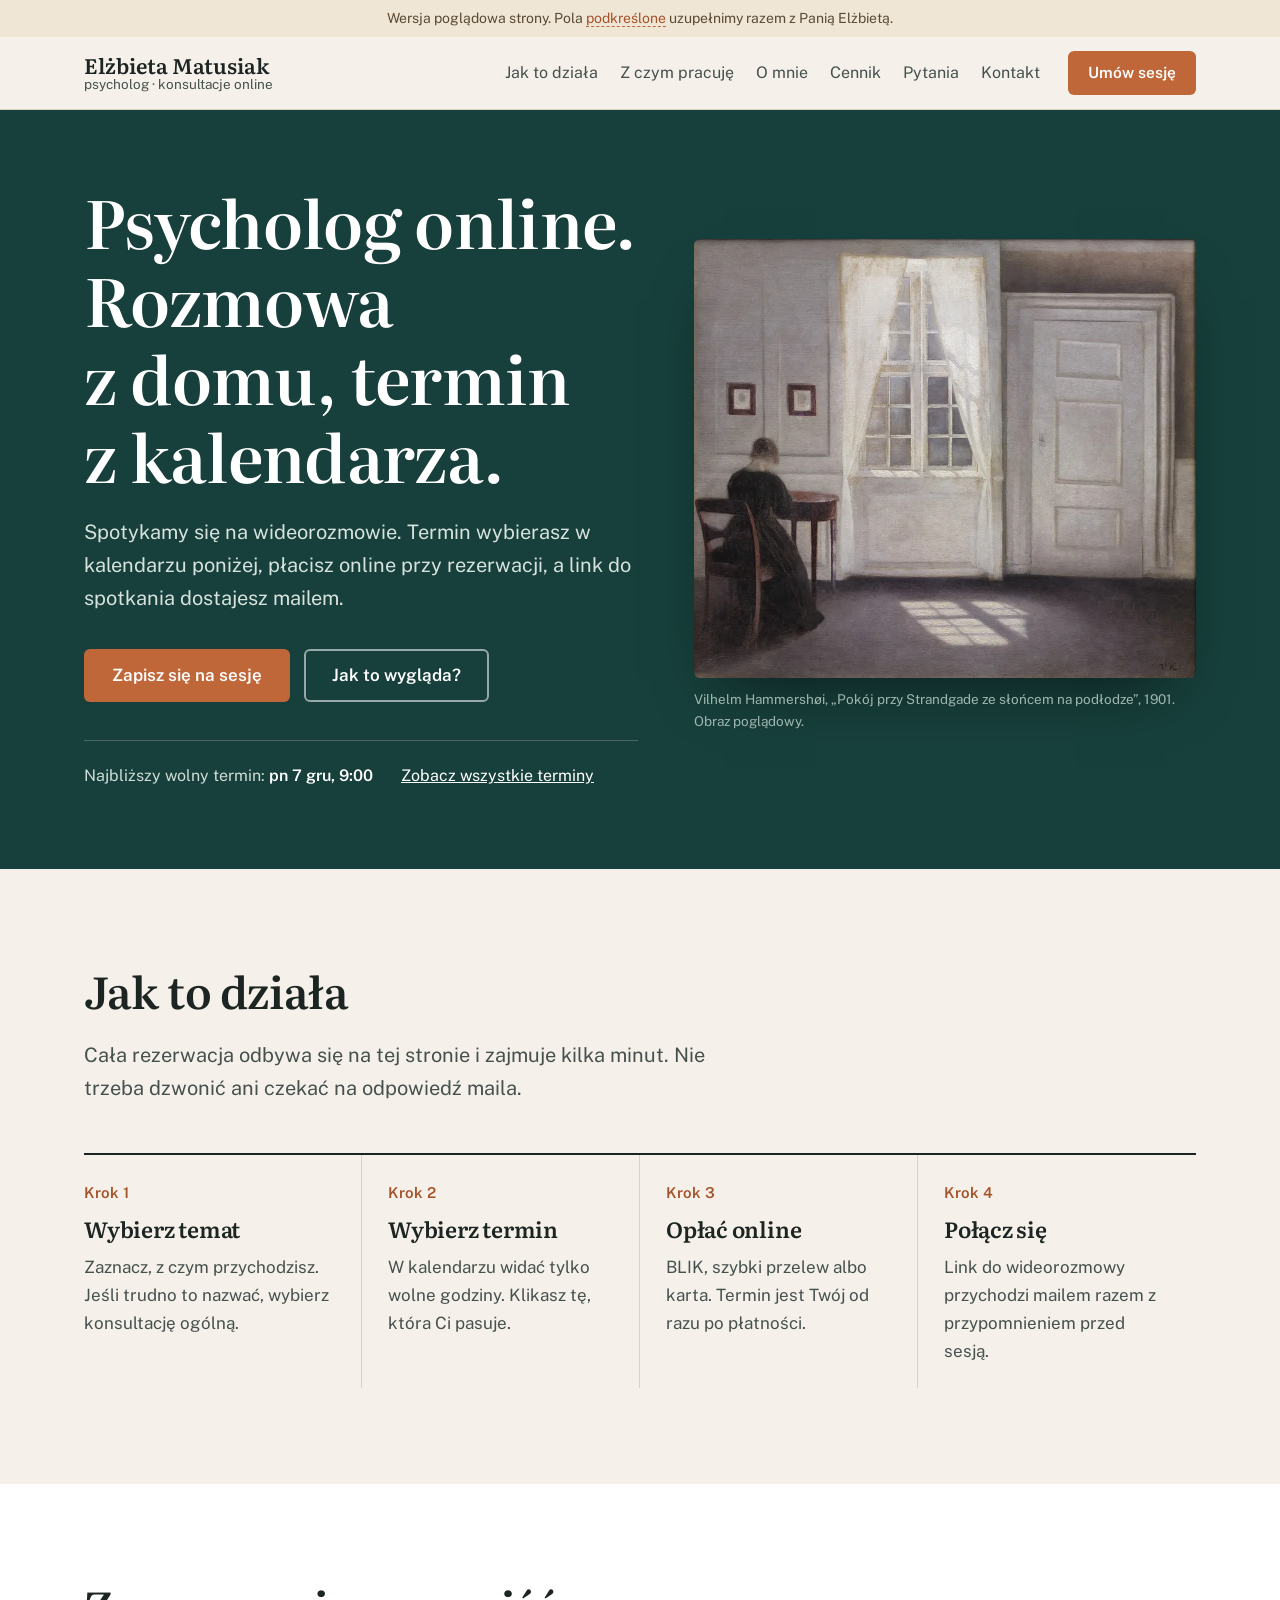
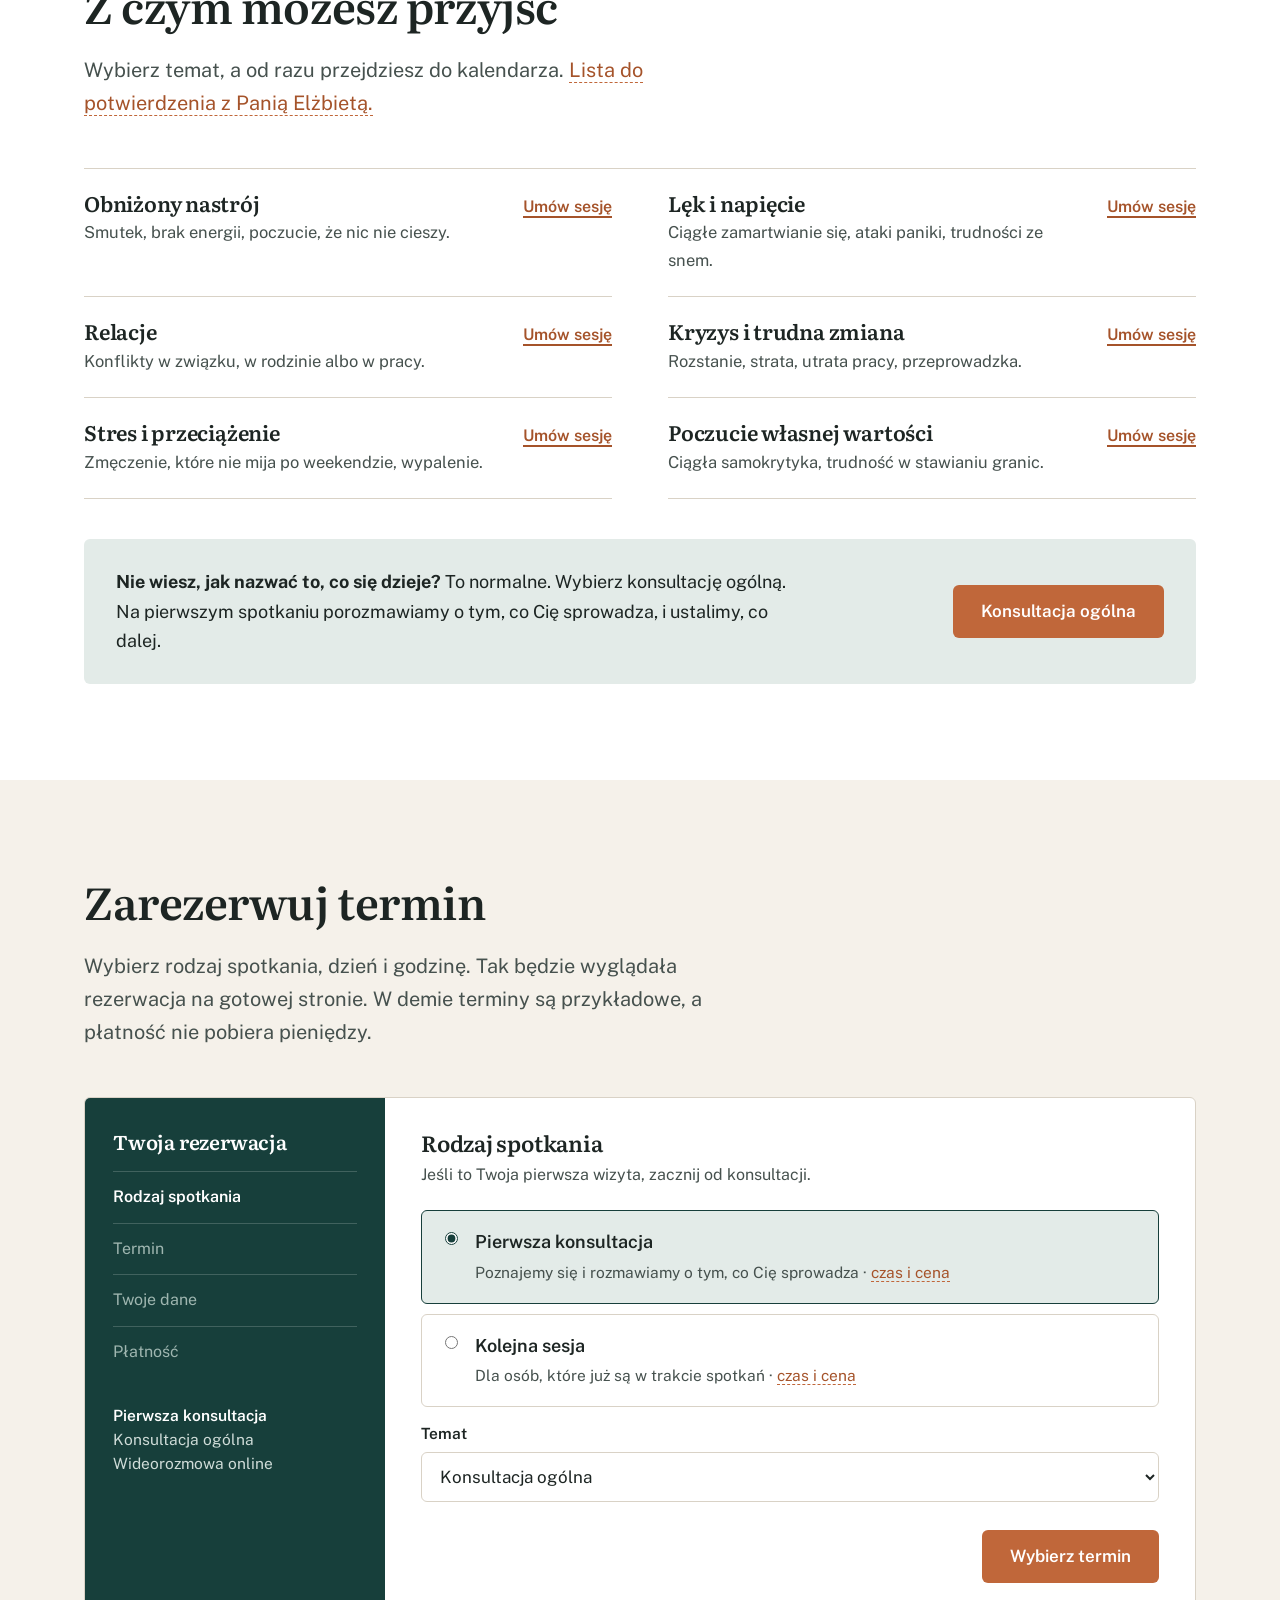
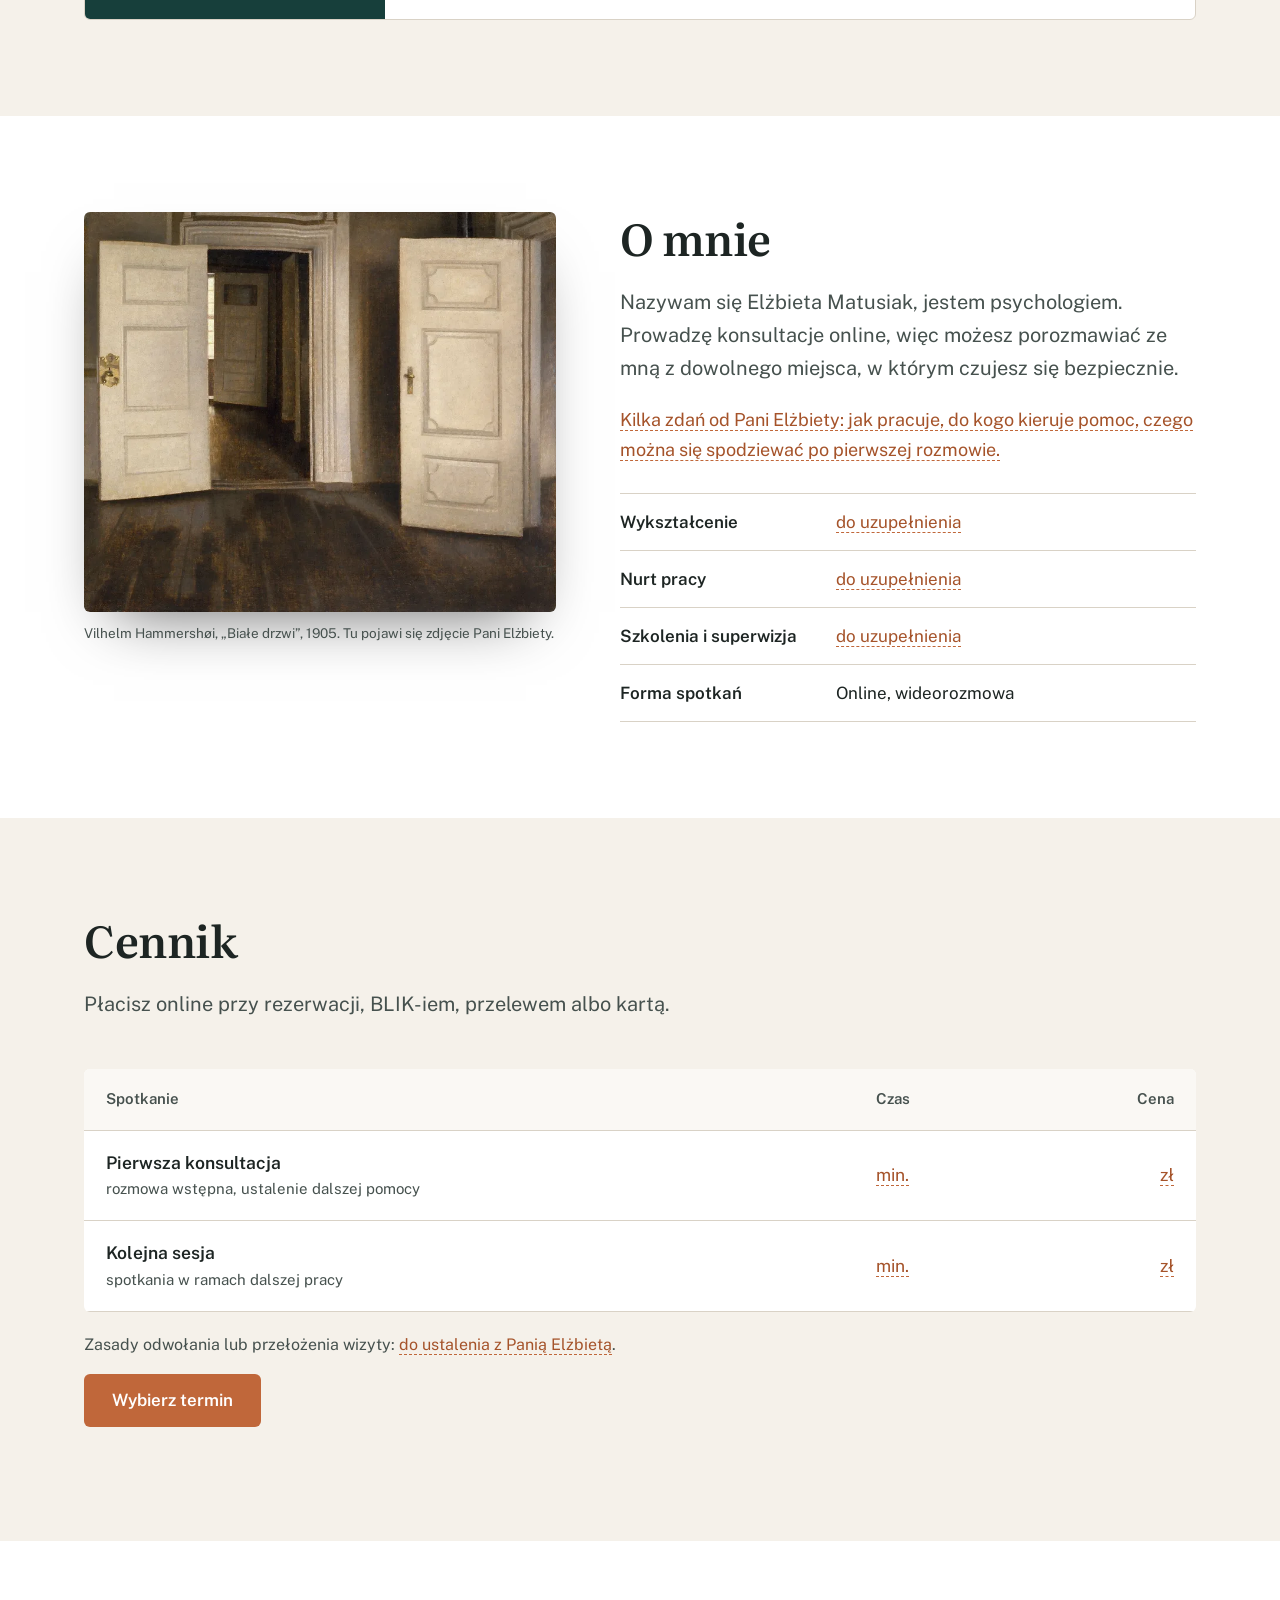
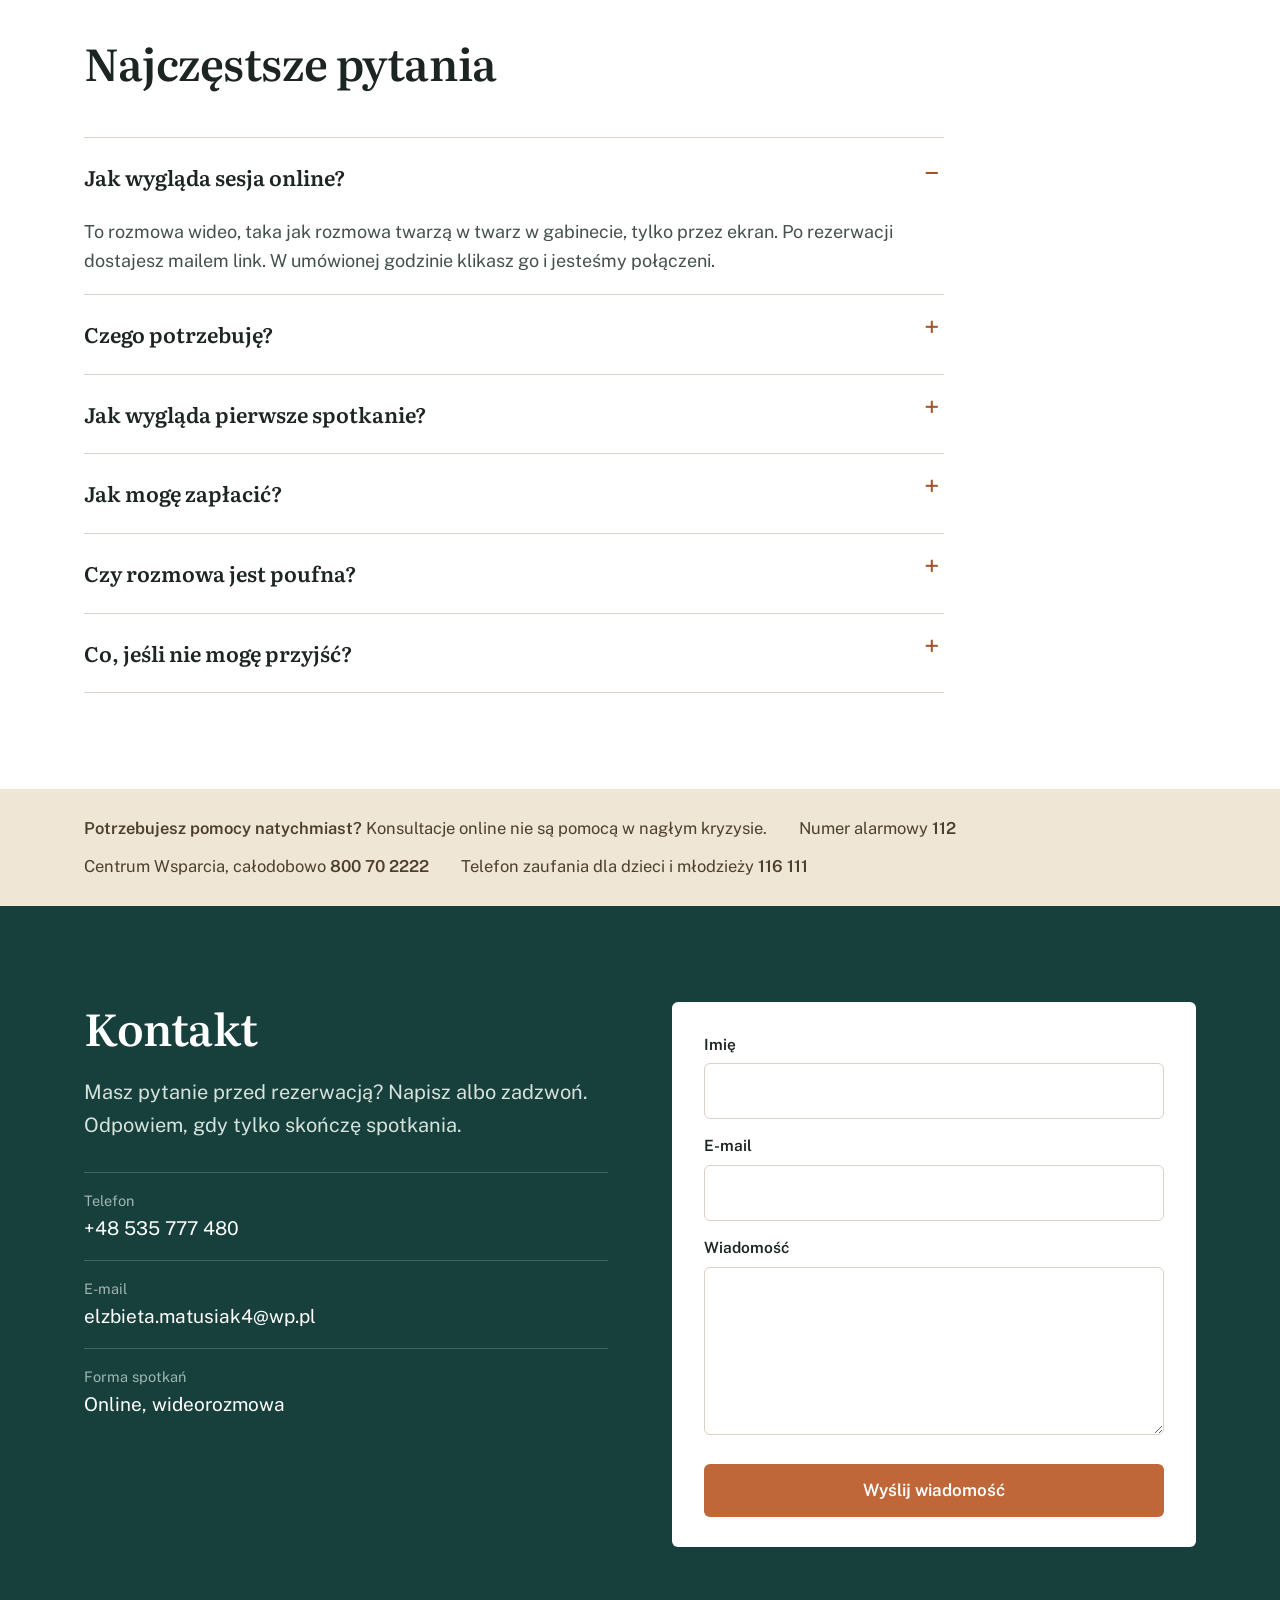
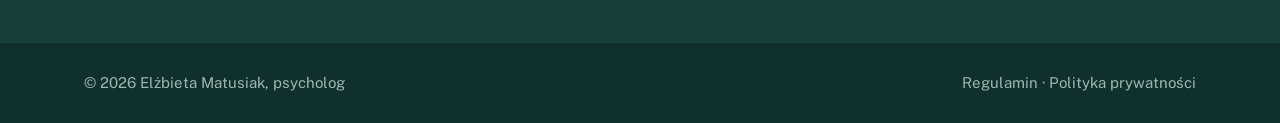
==== index.html @ d3e41eb0 "Demo Elżbieta Matusiak – psycholog online v1 Co-Authored-By: Claude Opus 5.5 <noreply@anthropic.com>" ====
<!doctype html>
<html lang="pl">
<head>
<meta charset="utf-8">
<meta name="viewport" content="width=device-width, initial-scale=1">
<title>Elżbieta Matusiak – psycholog online | umów konsultację</title>
<meta name="description" content="Konsultacje psychologiczne online. Wybierz termin w kalendarzu, zapłać BLIK-iem lub przelewem i połącz się z domu. Elżbieta Matusiak, psycholog.">
<link rel="icon" href="favicon.svg" type="image/svg+xml">
<link rel="preconnect" href="https://fonts.googleapis.com"><link rel="preconnect" href="https://fonts.gstatic.com" crossorigin>
<link href="https://fonts.googleapis.com/css2?family=Literata:opsz,wght@7..72,500;7..72,600&family=Public+Sans:wght@400;600&display=swap" rel="stylesheet">
<link rel="stylesheet" href="assets/styles.css">
<script>(function(){try{if(String(location.protocol).indexOf('http')!==0)return;try{if(/[?&#]team=1/.test(location.search+location.hash)){localStorage.setItem('nb_team','1');}}catch(e){}try{if(localStorage.getItem('nb_team')==='1')return;}catch(e){}if((document.referrer||'').indexOf('crm-newbeginning')>-1)return;try{if(navigator.webdriver)return;}catch(e){}try{if(/^https?:\/\/(kris20032|impulseo-pl)\.github\.io\/?$/i.test(document.referrer||''))return;}catch(e){}if(sessionStorage.getItem('_dv'))return;sessionStorage.setItem('_dv','1');var seg=(location.pathname.split('/').filter(Boolean)[0])||'';var base=location.origin+(seg?('/'+seg):'');var ua='';try{ua=(navigator.userAgent||'').slice(0,300);}catch(e){}var EP='https://zngfubfinbojfgaxdrbf.supabase.co/rest/v1/demo_views';var KEY='sb_publishable_MWwoyGlSCWnJ4awtOPF0ow_ZVS0Y8qK';function send(g){try{fetch(EP,{method:'POST',keepalive:true,headers:{'Content-Type':'application/json','apikey':KEY,'Authorization':'Bearer '+KEY,'Prefer':'return=minimal'},body:JSON.stringify({demo_url:base,page:location.pathname,referrer:(document.referrer||null),user_agent:(ua||null),ip:(g&&g.ip)||null,country:(g&&g.cc)||null,city:(g&&g.city)||null})}).catch(function(){});}catch(e){}}var done=false;function once(g){if(done)return;done=true;send(g);}try{var t=setTimeout(function(){once(null);},1500);fetch('https://ipwho.is/?fields=ip,success,country_code,city',{cache:'no-store'}).then(function(r){return r.json();}).then(function(d){clearTimeout(t);once(d&&d.success!==false?{ip:d.ip,cc:d.country_code,city:d.city}:null);}).catch(function(){clearTimeout(t);once(null);});}catch(e){once(null);}}catch(e){}})();
</script>
<script type="application/ld+json">{"@context":"https://schema.org","@type":"Psychologist","name":"Elżbieta Matusiak – psycholog","telephone":"+48 535 777 480","email":"elzbieta.matusiak4@wp.pl","url":"https://impulseo-pl.github.io/elzbieta-matusiak-psycholog/","availableService":{"@type":"MedicalTherapy","name":"Konsultacja psychologiczna online"}}</script>
</head>
<body>
<div class="demo-bar">Wersja poglądowa strony. Pola <em class="uz">podkreślone</em> uzupełnimy razem z Panią Elżbietą.</div>
<header class="top">
  <div class="wrap top-in">
    <a class="logo" href="#"><b>Elżbieta Matusiak</b><small>psycholog · konsultacje online</small></a>
    <nav class="menu" aria-label="Główne">
      <a href="#jak">Jak to działa</a><a href="#tematy">Z czym pracuję</a><a href="#o-mnie">O mnie</a><a href="#cennik">Cennik</a><a href="#pytania">Pytania</a><a href="#kontakt">Kontakt</a>
    </nav>
    <a class="btn btn-a btn-sm" href="#terminy">Umów sesję</a>
    <button class="burger" aria-label="Menu" aria-expanded="false"><i></i><i></i><i></i></button>
  </div>
</header>

<main>
<section class="hero">
  <div class="wrap hero-in">
    <div>
      <h1>Psycholog online. Rozmowa z&nbsp;domu, termin z&nbsp;kalendarza.</h1>
      <p class="lead">Spotykamy się na wideorozmowie. Termin wybierasz w kalendarzu poniżej, płacisz online przy rezerwacji, a link do spotkania dostajesz mailem.</p>
      <div class="hero-cta">
        <a class="btn btn-a" href="#terminy">Zapisz się na sesję</a>
        <a class="btn btn-o" href="#jak">Jak to wygląda?</a>
      </div>
      <div class="hero-next">
        <span>Najbliższy wolny termin: <strong id="najblizszy">…</strong></span>
        <span><a href="#terminy">Zobacz wszystkie terminy</a></span>
      </div>
    </div>
    <figure class="hero-fig">
      <img src="img/slonce-1600.webp" srcset="img/slonce-800.webp 800w, img/slonce-1600.webp 1600w" sizes="(max-width:980px) 100vw, 520px" width="1600" height="1402" alt="Obraz Vilhelma Hammershøia: kobieta przy stoliku w jasnym pokoju, słońce na podłodze" fetchpriority="high">
      <figcaption>Vilhelm Hammershøi, „Pokój przy Strandgade ze słońcem na podłodze”, 1901. Obraz poglądowy.</figcaption>
    </figure>
  </div>
</section>

<section class="sec" id="jak">
  <div class="wrap">
    <div class="sec-head">
      <h2>Jak to działa</h2>
      <p class="lead">Cała rezerwacja odbywa się na tej stronie i zajmuje kilka minut. Nie trzeba dzwonić ani czekać na odpowiedź maila.</p>
    </div>
    <ol class="kroki">
      <li><h3>Wybierz temat</h3><p>Zaznacz, z czym przychodzisz. Jeśli trudno to nazwać, wybierz konsultację ogólną.</p></li>
      <li><h3>Wybierz termin</h3><p>W kalendarzu widać tylko wolne godziny. Klikasz tę, która Ci pasuje.</p></li>
      <li><h3>Opłać online</h3><p>BLIK, szybki przelew albo karta. Termin jest Twój od razu po płatności.</p></li>
      <li><h3>Połącz się</h3><p>Link do wideorozmowy przychodzi mailem razem z przypomnieniem przed sesją.</p></li>
    </ol>
  </div>
</section>

<section class="sec white" id="tematy">
  <div class="wrap">
    <div class="sec-head">
      <h2>Z czym możesz przyjść</h2>
      <p class="lead">Wybierz temat, a od razu przejdziesz do kalendarza. <em class="uz">Lista do potwierdzenia z Panią Elżbietą.</em></p>
    </div>
    <div class="tematy">
      <div class="temat"><div><h3>Obniżony nastrój</h3><p>Smutek, brak energii, poczucie, że nic nie cieszy.</p></div><a href="#terminy" data-temat="Obniżony nastrój">Umów sesję</a></div>
      <div class="temat"><div><h3>Lęk i napięcie</h3><p>Ciągłe zamartwianie się, ataki paniki, trudności ze snem.</p></div><a href="#terminy" data-temat="Lęk i napięcie">Umów sesję</a></div>
      <div class="temat"><div><h3>Relacje</h3><p>Konflikty w związku, w rodzinie albo w pracy.</p></div><a href="#terminy" data-temat="Relacje">Umów sesję</a></div>
      <div class="temat"><div><h3>Kryzys i trudna zmiana</h3><p>Rozstanie, strata, utrata pracy, przeprowadzka.</p></div><a href="#terminy" data-temat="Kryzys i trudna zmiana">Umów sesję</a></div>
      <div class="temat"><div><h3>Stres i przeciążenie</h3><p>Zmęczenie, które nie mija po weekendzie, wypalenie.</p></div><a href="#terminy" data-temat="Stres i przeciążenie">Umów sesję</a></div>
      <div class="temat"><div><h3>Poczucie własnej wartości</h3><p>Ciągła samokrytyka, trudność w stawianiu granic.</p></div><a href="#terminy" data-temat="Poczucie własnej wartości">Umów sesję</a></div>
    </div>
    <div class="ogolna">
      <p><b>Nie wiesz, jak nazwać to, co się dzieje?</b> To normalne. Wybierz konsultację ogólną. Na pierwszym spotkaniu porozmawiamy o tym, co Cię sprowadza, i ustalimy, co dalej.</p>
      <a class="btn btn-a" href="#terminy" data-temat="Konsultacja ogólna">Konsultacja ogólna</a>
    </div>
  </div>
</section>

<section class="sec" id="terminy">
  <div class="wrap">
    <div class="sec-head">
      <h2>Zarezerwuj termin</h2>
      <p class="lead">Wybierz rodzaj spotkania, dzień i godzinę. Tak będzie wyglądała rezerwacja na gotowej stronie. W demie terminy są przykładowe, a płatność nie pobiera pieniędzy.</p>
    </div>
    <div class="rez">
      <aside class="rez-side">
        <h3>Twoja rezerwacja</h3>
        <ol id="etapy"><li class="on">Rodzaj spotkania</li><li>Termin</li><li>Twoje dane</li><li>Płatność</li></ol>
        <div class="rez-sum" id="podsum"></div>
      </aside>
      <div class="rez-main">
        <form id="rezForm" novalidate>
          <div class="krok on" data-k="0">
            <h3>Rodzaj spotkania</h3>
            <p class="hint">Jeśli to Twoja pierwsza wizyta, zacznij od konsultacji.</p>
            <div class="opcje">
              <label class="opcja"><input type="radio" name="rodzaj" value="Pierwsza konsultacja" checked><div><b>Pierwsza konsultacja</b><span>Poznajemy się i rozmawiamy o tym, co Cię sprowadza · <em class="uz">czas i cena</em></span></div></label>
              <label class="opcja"><input type="radio" name="rodzaj" value="Kolejna sesja"><div><b>Kolejna sesja</b><span>Dla osób, które już są w trakcie spotkań · <em class="uz">czas i cena</em></span></div></label>
            </div>
            <label class="f" for="temat">Temat</label>
            <select id="temat" name="temat">
              <option>Konsultacja ogólna</option><option>Obniżony nastrój</option><option>Lęk i napięcie</option><option>Relacje</option><option>Kryzys i trudna zmiana</option><option>Stres i przeciążenie</option><option>Poczucie własnej wartości</option>
            </select>
            <div class="nawig"><span></span><button type="button" class="btn btn-a" data-dalej>Wybierz termin</button></div>
          </div>

          <div class="krok" data-k="1">
            <h3>Termin</h3>
            <p class="hint">Godziny w polskiej strefie czasowej.</p>
            <div class="dni" id="dni"></div>
            <div class="godziny" id="godziny"></div>
            <div class="nawig"><button type="button" class="wstecz" data-wstecz>Wstecz</button><button type="button" class="btn btn-a" data-dalej id="dalejTermin" disabled>Dalej</button></div>
          </div>

          <div class="krok" data-k="2">
            <h3>Twoje dane</h3>
            <p class="hint">Na ten adres wyślemy potwierdzenie i link do spotkania.</p>
            <label class="f" for="imie">Imię</label><input type="text" id="imie" name="imie" autocomplete="given-name">
            <label class="f" for="email">E-mail</label><input type="email" id="email" name="email" autocomplete="email">
            <label class="f" for="tel">Telefon <span style="font-weight:400;color:var(--ink2)">(opcjonalnie)</span></label><input type="tel" id="tel" name="tel" autocomplete="tel">
            <label class="zgoda"><input type="checkbox" id="zgoda">Akceptuję regulamin i politykę prywatności oraz zasady odwoływania wizyt.</label>
            <p class="err" id="err"></p>
            <div class="nawig"><button type="button" class="wstecz" data-wstecz>Wstecz</button><button type="button" class="btn btn-a" data-dalej>Przejdź do płatności</button></div>
          </div>

          <div class="krok" data-k="3">
            <h3>Płatność</h3>
            <p class="hint">Termin rezerwujemy w momencie opłacenia.</p>
            <div class="plat">
              <label class="opcja"><input type="radio" name="plat" value="BLIK" checked><b>BLIK</b><span>kod z aplikacji banku</span></label>
              <label class="opcja"><input type="radio" name="plat" value="Szybki przelew"><b>Szybki przelew</b><span>Przelewy24</span></label>
              <label class="opcja"><input type="radio" name="plat" value="Karta"><b>Karta płatnicza</b><span>Visa, Mastercard</span></label>
            </div>
            <div class="koszyk"><span id="koszykNazwa">Pierwsza konsultacja</span><b><em class="uz">cena</em></b></div>
            <div class="nawig"><button type="button" class="wstecz" data-wstecz>Wstecz</button><button type="button" class="btn btn-a" data-dalej>Zapłać i zarezerwuj</button></div>
          </div>

          <div class="krok potw" data-k="4">
            <div class="ok-ico"><svg width="26" height="26" viewBox="0 0 24 24" fill="none" stroke="currentColor" stroke-width="2.4" stroke-linecap="round" stroke-linejoin="round" aria-hidden="true"><path d="M5 12.5l4.5 4.5L19 7.5"/></svg></div>
            <h3>Termin zarezerwowany</h3>
            <p id="potwTekst"></p>
            <p>Na podany adres wysłaliśmy potwierdzenie. Link do wideorozmowy przyjdzie w mailu z przypomnieniem dzień przed sesją.</p>
            <p class="przyp">To demo, więc nic nie zostało zapisane ani pobrane. Na gotowej stronie ten ekran pojawia się po prawdziwej płatności, a termin znika z kalendarza.</p>
            <button type="button" class="wstecz" id="odNowa">Zarezerwuj kolejny termin</button>
          </div>
        </form>
      </div>
    </div>
  </div>
</section>

<section class="sec white" id="o-mnie">
  <div class="wrap omnie">
    <figure class="hero-fig" style="margin:0">
      <img src="img/drzwi-800.webp" srcset="img/drzwi-800.webp 800w, img/drzwi-1600.webp 1600w" sizes="(max-width:980px) 100vw, 480px" width="1600" height="1355" alt="Obraz Vilhelma Hammershøia: otwarte białe drzwi do kolejnych pokoi" loading="lazy">
      <figcaption>Vilhelm Hammershøi, „Białe drzwi”, 1905. Tu pojawi się zdjęcie Pani Elżbiety.</figcaption>
    </figure>
    <div>
      <h2>O mnie</h2>
      <p class="lead">Nazywam się Elżbieta Matusiak, jestem psychologiem. Prowadzę konsultacje online, więc możesz porozmawiać ze mną z dowolnego miejsca, w którym czujesz się bezpiecznie.</p>
      <p><em class="uz">Kilka zdań od Pani Elżbiety: jak pracuje, do kogo kieruje pomoc, czego można się spodziewać po pierwszej rozmowie.</em></p>
      <ul class="fakty">
        <li><b>Wykształcenie</b><span><em class="uz">do uzupełnienia</em></span></li>
        <li><b>Nurt pracy</b><span><em class="uz">do uzupełnienia</em></span></li>
        <li><b>Szkolenia i superwizja</b><span><em class="uz">do uzupełnienia</em></span></li>
        <li><b>Forma spotkań</b><span>Online, wideorozmowa</span></li>
      </ul>
    </div>
  </div>
</section>

<section class="sec" id="cennik">
  <div class="wrap">
    <div class="sec-head">
      <h2>Cennik</h2>
      <p class="lead">Płacisz online przy rezerwacji, BLIK-iem, przelewem albo kartą.</p>
    </div>
    <table class="cen">
      <thead><tr><th>Spotkanie</th><th>Czas</th><th>Cena</th></tr></thead>
      <tbody>
        <tr><td><b>Pierwsza konsultacja</b><small>rozmowa wstępna, ustalenie dalszej pomocy</small></td><td><em class="uz">min.</em></td><td><em class="uz">zł</em></td></tr>
        <tr><td><b>Kolejna sesja</b><small>spotkania w ramach dalszej pracy</small></td><td><em class="uz">min.</em></td><td><em class="uz">zł</em></td></tr>
      </tbody>
    </table>
    <p class="pod-cen">Zasady odwołania lub przełożenia wizyty: <em class="uz">do ustalenia z Panią Elżbietą</em>.</p>
    <p><a class="btn btn-a" href="#terminy">Wybierz termin</a></p>
  </div>
</section>

<section class="sec white" id="pytania">
  <div class="wrap">
    <div class="sec-head"><h2>Najczęstsze pytania</h2></div>
    <div class="faq">
      <details open><summary>Jak wygląda sesja online?</summary><p>To rozmowa wideo, taka jak rozmowa twarzą w twarz w gabinecie, tylko przez ekran. Po rezerwacji dostajesz mailem link. W umówionej godzinie klikasz go i jesteśmy połączeni.</p></details>
      <details><summary>Czego potrzebuję?</summary><p>Wystarczy komputer albo telefon z kamerą i mikrofonem, stabilny internet i miejsce, w którym nikt nam nie przeszkodzi. Słuchawki pomagają, ale nie są konieczne.</p></details>
      <details><summary>Jak wygląda pierwsze spotkanie?</summary><p>Rozmawiamy o tym, co Cię sprowadza, i o tym, czego oczekujesz. Na koniec wspólnie ustalamy, czy i w jakiej formie warto kontynuować spotkania.</p></details>
      <details><summary>Jak mogę zapłacić?</summary><p>Online przy rezerwacji: BLIK, szybki przelew przez Przelewy24 albo kartą płatniczą. Termin jest zarezerwowany od razu po opłaceniu.</p></details>
      <details><summary>Czy rozmowa jest poufna?</summary><p>Tak. Psychologa obowiązuje tajemnica zawodowa.</p></details>
      <details><summary>Co, jeśli nie mogę przyjść?</summary><p>Termin możesz przełożyć lub odwołać. <em class="uz">Zasady i termin odwołania do uzupełnienia.</em></p></details>
    </div>
  </div>
</section>

<div class="kryzys"><div class="wrap"><span><b>Potrzebujesz pomocy natychmiast?</b> Konsultacje online nie są pomocą w nagłym kryzysie.</span><span>Numer alarmowy <b>112</b></span><span>Centrum Wsparcia, całodobowo <b>800 70 2222</b></span><span>Telefon zaufania dla dzieci i młodzieży <b>116 111</b></span></div></div>

<section class="sec kontakt" id="kontakt">
  <div class="wrap kontakt-in">
    <div>
      <h2>Kontakt</h2>
      <p class="lead">Masz pytanie przed rezerwacją? Napisz albo zadzwoń. Odpowiem, gdy tylko skończę spotkania.</p>
      <ul class="kanaly">
        <li><small>Telefon</small><a href="tel:+48535777480">+48 535 777 480</a></li>
        <li><small>E-mail</small><a href="mailto:elzbieta.matusiak4@wp.pl">elzbieta.matusiak4@wp.pl</a></li>
        <li><small>Forma spotkań</small>Online, wideorozmowa</li>
      </ul>
    </div>
    <form class="formk" onsubmit="event.preventDefault();this.querySelector('button').textContent='Dziękuję, wiadomość wysłana (demo)';">
      <label class="f" for="k-imie">Imię</label><input type="text" id="k-imie">
      <label class="f" for="k-mail">E-mail</label><input type="email" id="k-mail">
      <label class="f" for="k-msg">Wiadomość</label><textarea id="k-msg" rows="5"></textarea>
      <button class="btn btn-a" type="submit">Wyślij wiadomość</button>
    </form>
  </div>
</section>
</main>

<footer><div class="wrap"><span>© 2026 Elżbieta Matusiak, psycholog</span><span>Regulamin · Polityka prywatności</span></div></footer>
<script src="assets/app.js"></script>
</body></html>
---- assets/styles.css ----
:root{
  --ink:#1d2523;--ink2:#46514e;--paper:#f5f1ea;--white:#fff;--line:#d9d2c6;
  --teal:#173f3b;--teal2:#215650;--teal-l:#e3ebe8;--acc:#c0673a;--acc-d:#a5532a;
  --serif:"Literata",Georgia,serif;--sans:"Public Sans",system-ui,sans-serif;
  --r:6px;--wrap:1160px;
}
*{box-sizing:border-box}
html{scroll-behavior:smooth;scroll-padding-top:84px}
body{margin:0;background:var(--paper);color:var(--ink);font:400 18px/1.65 var(--sans);-webkit-font-smoothing:antialiased}
img{max-width:100%;height:auto;display:block}
a{color:inherit}
.wrap{max-width:var(--wrap);margin:0 auto;padding:0 24px}
h1,h2,h3{font-family:var(--serif);font-weight:600;line-height:1.18;margin:0 0 .5em;letter-spacing:-.01em}
h2{font-size:clamp(30px,3.6vw,44px)}
h3{font-size:22px}
p{margin:0 0 1em}
.lead{font-size:20px;color:var(--ink2);max-width:640px}
.uz{border-bottom:1.5px dashed var(--acc);color:var(--acc-d);font-style:normal}

/* pasek demo */
.demo-bar{background:#efe6d6;color:#5b4a33;font-size:14px;text-align:center;padding:7px 16px}

/* nagłówek */
.top{position:sticky;top:0;z-index:30;background:rgba(245,241,234,.96);backdrop-filter:blur(6px);border-bottom:1px solid var(--line)}
.top-in{display:flex;align-items:center;gap:28px;height:72px}
.logo{text-decoration:none;display:flex;flex-direction:column;line-height:1.15}
.logo b{font-family:var(--serif);font-size:21px;font-weight:600}
.logo small{font-size:13.5px;color:var(--ink2)}
.menu{display:flex;gap:22px;margin-left:auto;font-size:16px}
.menu a{text-decoration:none;color:var(--ink2)}
.menu a:hover{color:var(--ink)}
.btn{display:inline-flex;align-items:center;justify-content:center;gap:8px;font:600 17px/1 var(--sans);padding:16px 26px;border-radius:var(--r);text-decoration:none;border:2px solid transparent;cursor:pointer;transition:background .15s,border-color .15s,color .15s}
.btn-a{background:var(--acc);color:#fff}
.btn-a:hover{background:var(--acc-d)}
.btn-o{border-color:rgba(255,255,255,.55);color:#fff}
.btn-o:hover{border-color:#fff}
.btn-sm{padding:12px 18px;font-size:15.5px}
.burger{display:none;margin-left:auto;background:none;border:0;padding:10px;cursor:pointer}
.burger i{display:block;width:24px;height:2px;background:var(--ink);margin:5px 0}

/* hero */
.hero{background:var(--teal);color:#fff;overflow:hidden}
.hero-in{display:grid;grid-template-columns:1.05fr .95fr;gap:56px;align-items:center;padding:72px 24px 80px}
.hero h1{font-size:clamp(40px,5.2vw,66px);margin-bottom:22px}
.hero .lead{color:#d6e2de;margin-bottom:34px}
.hero-cta{display:flex;flex-wrap:wrap;gap:14px;margin-bottom:38px}
.hero-next{border-top:1px solid rgba(255,255,255,.22);padding-top:22px;display:flex;flex-wrap:wrap;gap:6px 28px;font-size:16px;color:#cfdcd8}
.hero-next strong{color:#fff;font-weight:600}
.hero-next a{color:#fff}
.hero-fig{margin:0}
.hero-fig img{border-radius:var(--r);box-shadow:0 30px 60px -30px rgba(0,0,0,.6)}
figcaption{font-size:13.5px;color:#9fb6b0;margin-top:10px}

/* sekcje */
.sec{padding:96px 0}
.sec-head{max-width:720px;margin-bottom:48px}
.white{background:var(--white)}

/* jak to działa */
.kroki{display:grid;grid-template-columns:repeat(4,1fr);gap:0;border-top:2px solid var(--ink);counter-reset:k;list-style:none;margin:0;padding:0}
.kroki li{padding:26px 26px 6px 0;border-right:1px solid var(--line);counter-increment:k}
.kroki li+li{padding-left:26px}
.kroki li:last-child{border-right:0}
.kroki li::before{content:"Krok " counter(k);display:block;font-size:15px;color:var(--acc-d);font-weight:600;margin-bottom:10px}
.kroki p{color:var(--ink2);font-size:17px}

/* tematy */
.tematy{display:grid;grid-template-columns:1fr 1fr;gap:0 56px;border-top:1px solid var(--line)}
.temat{display:flex;gap:20px;align-items:baseline;justify-content:space-between;padding:22px 0;border-bottom:1px solid var(--line)}
.temat h3{margin:0 0 4px;font-size:21px}
.temat p{margin:0;color:var(--ink2);font-size:16.5px}
.temat a{white-space:nowrap;font-weight:600;font-size:16px;color:var(--acc-d);text-decoration-thickness:1.5px;text-underline-offset:4px}
.ogolna{margin-top:40px;background:var(--teal-l);border-radius:var(--r);padding:28px 32px;display:flex;gap:24px;align-items:center;justify-content:space-between;flex-wrap:wrap}
.ogolna p{margin:0;max-width:680px}

/* rezerwacja */
.rez{display:grid;grid-template-columns:300px 1fr;border:1px solid var(--line);border-radius:var(--r);background:var(--white);overflow:hidden}
.rez-side{background:var(--teal);color:#fff;padding:32px 28px}
.rez-side h3{font-size:20px;margin-bottom:18px}
.rez-side ol{margin:0;padding:0;list-style:none}
.rez-side li{padding:12px 0;border-top:1px solid rgba(255,255,255,.18);color:#9fb6b0;font-size:16px}
.rez-side li.on{color:#fff;font-weight:600}
.rez-side li.ok{color:#cfdcd8}
.rez-side li.ok::after{content:" ✓"}
.rez-sum{margin-top:26px;font-size:15.5px;color:#cfdcd8;line-height:1.55}
.rez-sum b{color:#fff;font-weight:600}
.rez-main{padding:32px 36px 36px}
.krok{display:none}
.krok.on{display:block}
.krok h3{margin-bottom:6px}
.krok .hint{color:var(--ink2);font-size:16px;margin-bottom:22px}
.opcje{display:grid;gap:10px}
.opcja{display:flex;gap:14px;align-items:flex-start;border:1.5px solid var(--line);border-radius:var(--r);padding:16px 18px;cursor:pointer}
.opcja:hover{border-color:var(--teal2)}
.opcja input{margin-top:5px;accent-color:var(--teal)}
.opcja b{display:block;font-weight:600}
.opcja span{color:var(--ink2);font-size:15.5px}
.opcja:has(input:checked){border-color:var(--teal);background:var(--teal-l)}
select,input[type=text],input[type=email],input[type=tel],textarea{width:100%;font:inherit;font-size:17px;padding:13px 14px;border:1.5px solid var(--line);border-radius:var(--r);background:#fff;color:var(--ink)}
select:focus,input:focus,textarea:focus{outline:2px solid var(--teal2);outline-offset:1px}
label.f{display:block;font-size:15.5px;font-weight:600;margin:14px 0 6px}
.dni{display:flex;gap:8px;overflow-x:auto;padding-bottom:8px;margin-bottom:18px;scrollbar-width:thin}
.dzien{flex:0 0 auto;width:74px;text-align:center;border:1.5px solid var(--line);border-radius:var(--r);background:#fff;padding:10px 4px;cursor:pointer;font:inherit;color:var(--ink)}
.dzien small{display:block;font-size:13px;color:var(--ink2)}
.dzien b{display:block;font-family:var(--serif);font-size:22px;font-weight:600;line-height:1.2}
.dzien:disabled{opacity:.38;cursor:default}
.dzien.on{background:var(--teal);border-color:var(--teal);color:#fff}
.dzien.on small{color:#cfdcd8}
.godziny{display:grid;grid-template-columns:repeat(auto-fill,minmax(92px,1fr));gap:8px}
.godz{font:600 16px/1 var(--sans);padding:13px 0;border:1.5px solid var(--line);border-radius:var(--r);background:#fff;cursor:pointer;color:var(--ink)}
.godz:hover{border-color:var(--teal2)}
.godz.on{background:var(--teal);border-color:var(--teal);color:#fff}
.nawig{display:flex;justify-content:space-between;align-items:center;margin-top:28px;gap:12px}
.wstecz{background:none;border:0;font:inherit;color:var(--ink2);cursor:pointer;text-decoration:underline;text-underline-offset:4px}
.btn:disabled{opacity:.45;cursor:not-allowed}
.zgoda{display:flex;gap:10px;font-size:15px;color:var(--ink2);margin-top:16px;align-items:flex-start}
.zgoda input{margin-top:5px;accent-color:var(--teal)}
.plat{display:grid;grid-template-columns:repeat(3,1fr);gap:10px}
.plat .opcja{flex-direction:column;align-items:flex-start;gap:4px}
.koszyk{border-top:1px solid var(--line);margin-top:22px;padding-top:16px;display:flex;justify-content:space-between;font-size:17px}
.potw{text-align:left}
.potw .ok-ico{width:52px;height:52px;border-radius:50%;background:var(--teal-l);display:grid;place-items:center;margin-bottom:16px;color:var(--teal)}
.przyp{font-size:14.5px;color:var(--ink2);margin-top:18px}
.err{color:#a3321c;font-size:15px;margin-top:10px;min-height:1em}

/* o mnie */
.omnie{display:grid;grid-template-columns:.9fr 1.1fr;gap:64px;align-items:start}
.omnie figcaption{color:var(--ink2)}
.fakty{margin:28px 0 0;padding:0;list-style:none;border-top:1px solid var(--line)}
.fakty li{display:grid;grid-template-columns:200px 1fr;gap:16px;padding:14px 0;border-bottom:1px solid var(--line);font-size:17px}
.fakty li b{font-weight:600}

/* cennik */
table.cen{width:100%;border-collapse:collapse;font-size:17.5px;background:var(--white);border-radius:var(--r);overflow:hidden}
.cen th,.cen td{text-align:left;padding:18px 22px;border-bottom:1px solid var(--line)}
.cen th{font-size:15px;color:var(--ink2);font-weight:600;background:#faf8f4}
.cen td:last-child,.cen th:last-child{text-align:right}
.cen td b{font-weight:600}
.cen td small{display:block;color:var(--ink2);font-size:15px}
.pod-cen{margin-top:20px;color:var(--ink2);font-size:16px}

/* faq */
.faq{max-width:860px;border-top:1px solid var(--line)}
.faq details{border-bottom:1px solid var(--line)}
.faq summary{list-style:none;cursor:pointer;padding:22px 40px 22px 0;font-family:var(--serif);font-size:21px;font-weight:600;position:relative}
.faq summary::-webkit-details-marker{display:none}
.faq summary::after{content:"+";position:absolute;right:4px;top:18px;font:400 28px/1 var(--sans);color:var(--acc-d)}
.faq details[open] summary::after{content:"–"}
.faq details p{color:var(--ink2);padding-right:40px}

/* kryzys */
.kryzys{background:#efe6d6;padding:26px 0}
.kryzys .wrap{display:flex;gap:10px 32px;flex-wrap:wrap;font-size:16.5px;color:#4d3f2b}
.kryzys b{font-weight:600}

/* kontakt */
.kontakt{background:var(--teal);color:#fff}
.kontakt-in{display:grid;grid-template-columns:1fr 1fr;gap:64px}
.kontakt .lead{color:#d6e2de}
.kanaly{margin:30px 0 0;padding:0;list-style:none}
.kanaly li{padding:16px 0;border-top:1px solid rgba(255,255,255,.2);font-size:19px}
.kanaly small{display:block;font-size:14.5px;color:#9fb6b0}
.kanaly a{text-decoration:none}
.formk{background:var(--white);color:var(--ink);border-radius:var(--r);padding:30px 32px}
.formk label.f:first-child{margin-top:0}
.formk .btn{margin-top:20px;width:100%}
footer{background:#10302d;color:#9fb6b0;font-size:15px;padding:28px 0}
footer .wrap{display:flex;justify-content:space-between;gap:16px;flex-wrap:wrap}

/* mobile */
@media (max-width:980px){
  .menu{display:none;position:absolute;top:72px;left:0;right:0;background:var(--paper);flex-direction:column;gap:0;padding:8px 24px 18px;border-bottom:1px solid var(--line)}
  .menu.open{display:flex}
  .menu a{padding:12px 0;font-size:18px}
  .burger{display:block}
  .top .btn-sm{display:none}
  .hero-in,.omnie,.kontakt-in{grid-template-columns:1fr;gap:40px}
  .hero-in{padding:48px 24px 56px}
  .kroki{grid-template-columns:1fr 1fr}
  .kroki li{border-right:0;padding-left:0!important;padding-right:20px}
  .tematy{grid-template-columns:1fr}
  .rez{grid-template-columns:1fr}
  .rez-side ol{display:flex;gap:14px;flex-wrap:wrap}
  .rez-side li{border:0;padding:0}
  .rez-sum{margin-top:14px}
}
@media (max-width:620px){
  body{font-size:17px}
  .wrap{padding:0 16px}
  .sec{padding:64px 0}
  .kroki{grid-template-columns:1fr}
  .rez-main{padding:24px 18px 28px}
  .plat{grid-template-columns:1fr}
  .fakty li{grid-template-columns:1fr;gap:2px}
  .cen th,.cen td{padding:14px 12px}
  .temat{flex-direction:column;gap:8px}
  .formk{padding:24px 18px}
}
.hero-in>*,.omnie>*,.kontakt-in>*,.rez>*,.tematy>*{min-width:0}
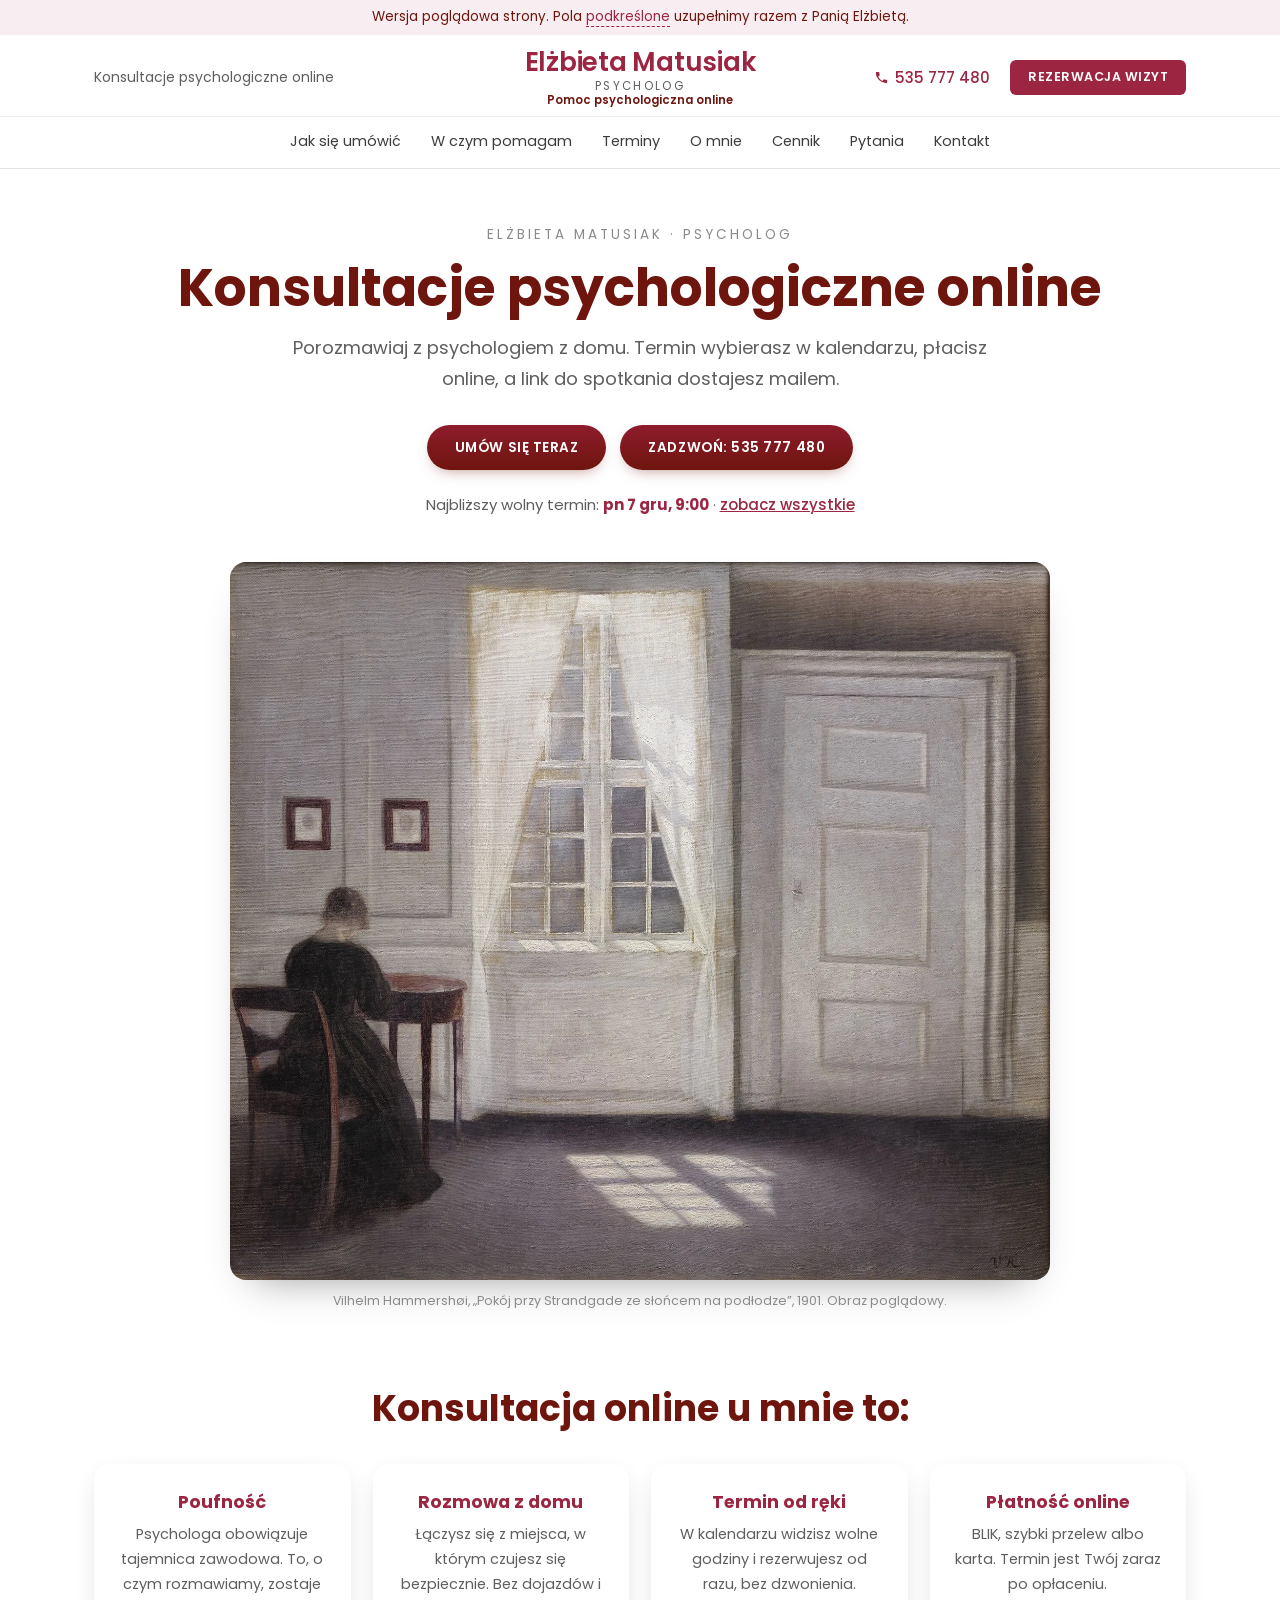
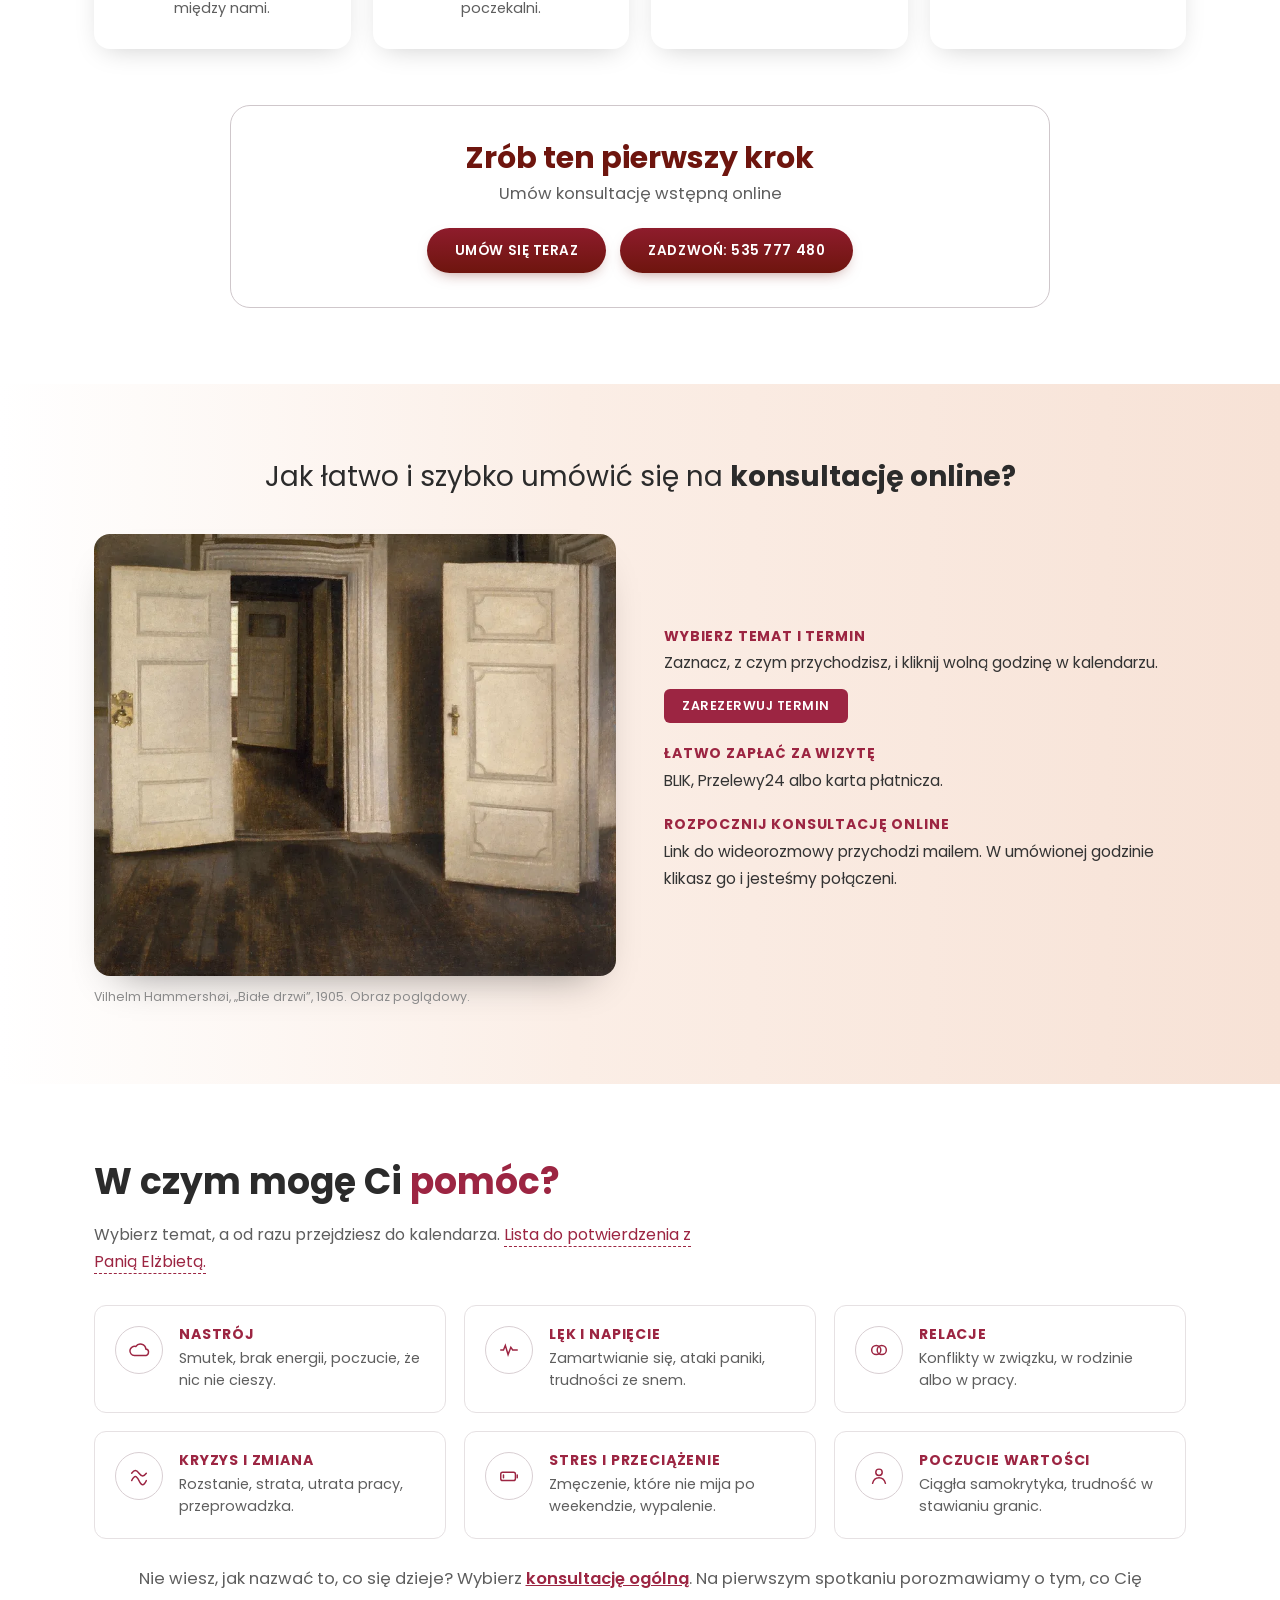
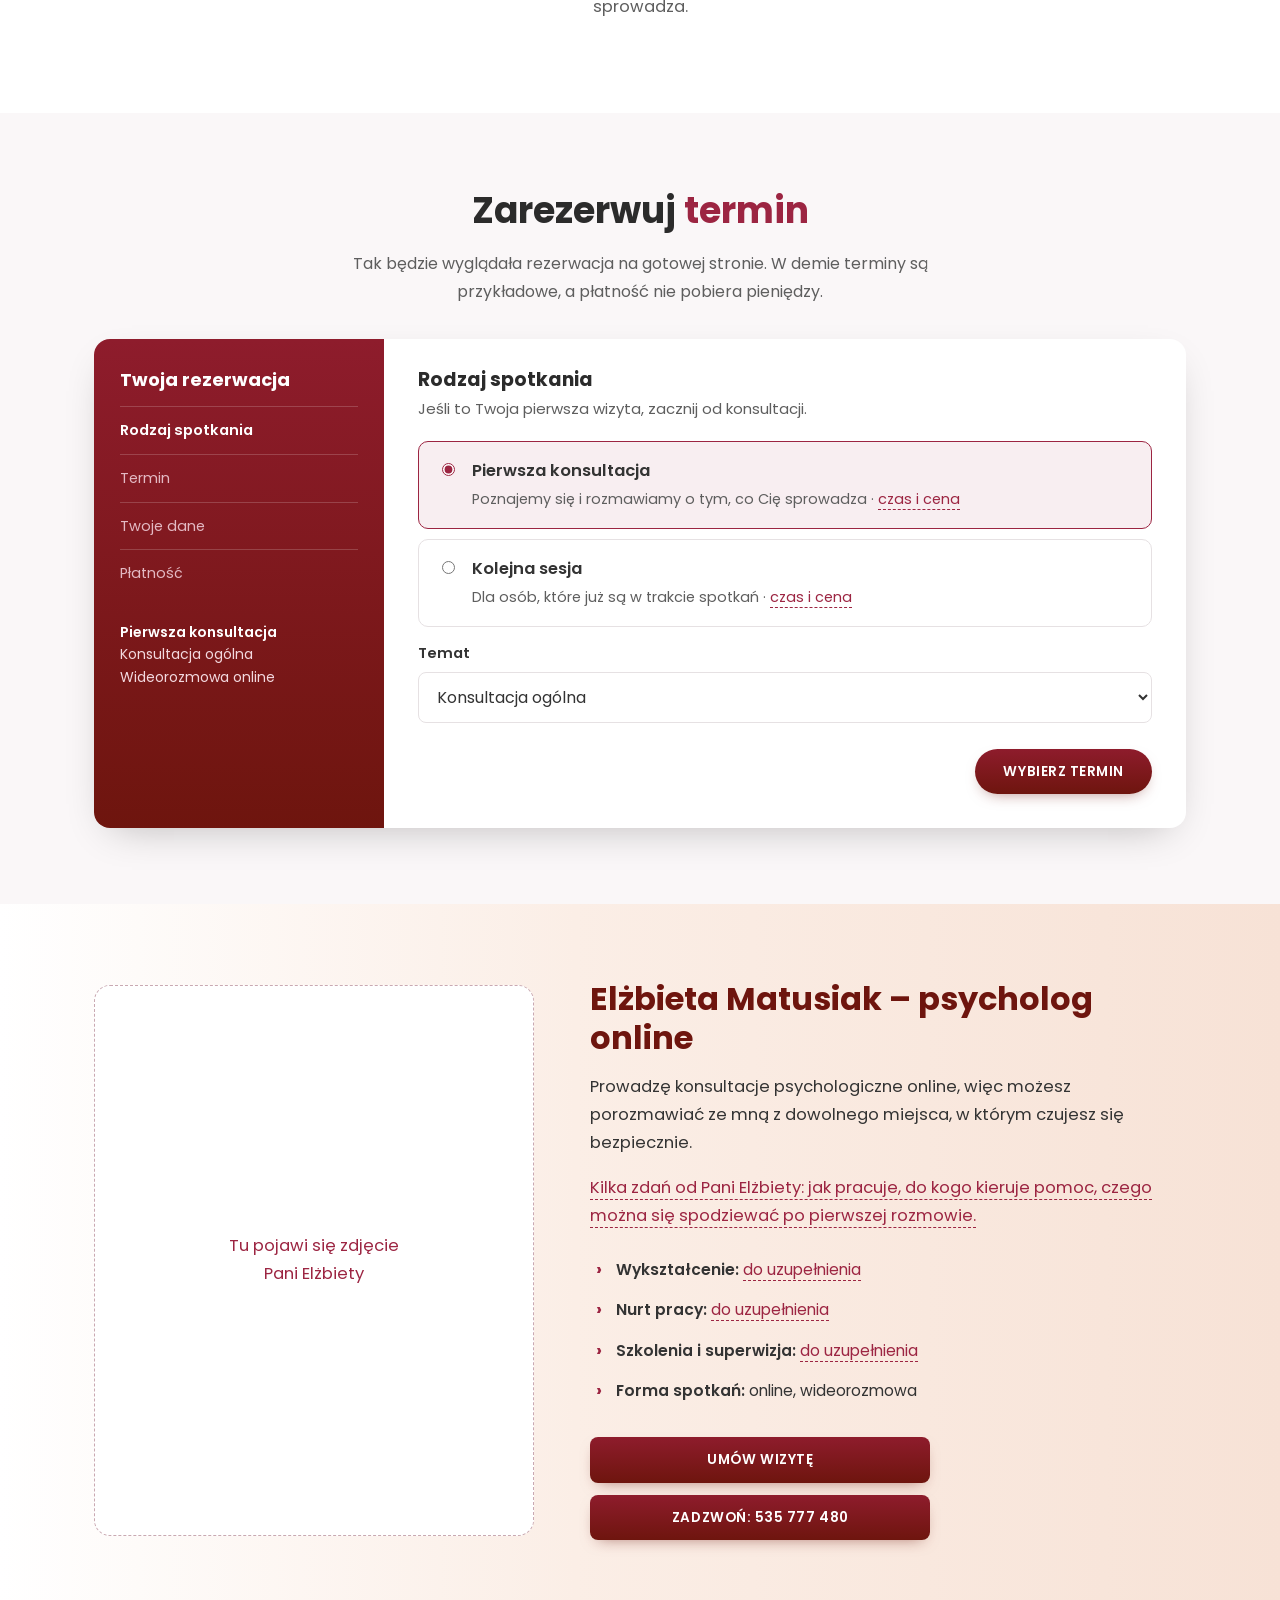
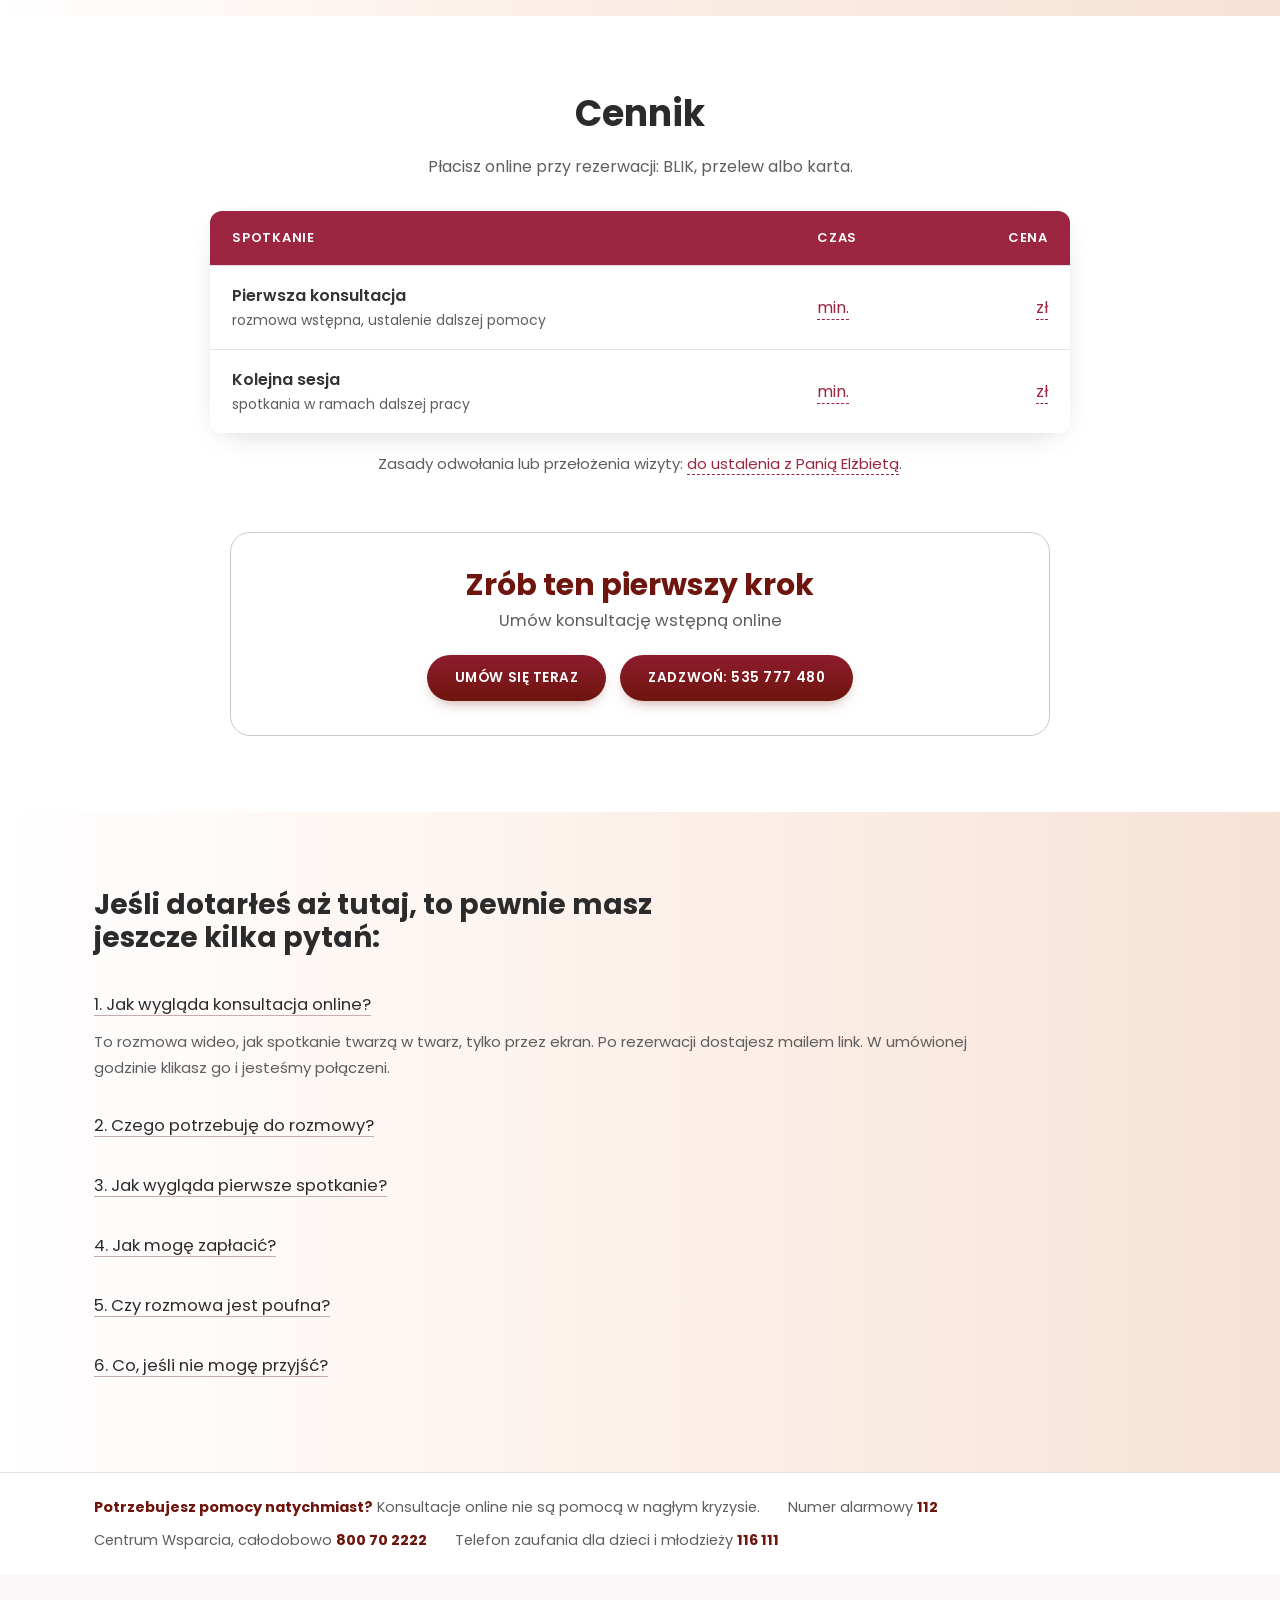
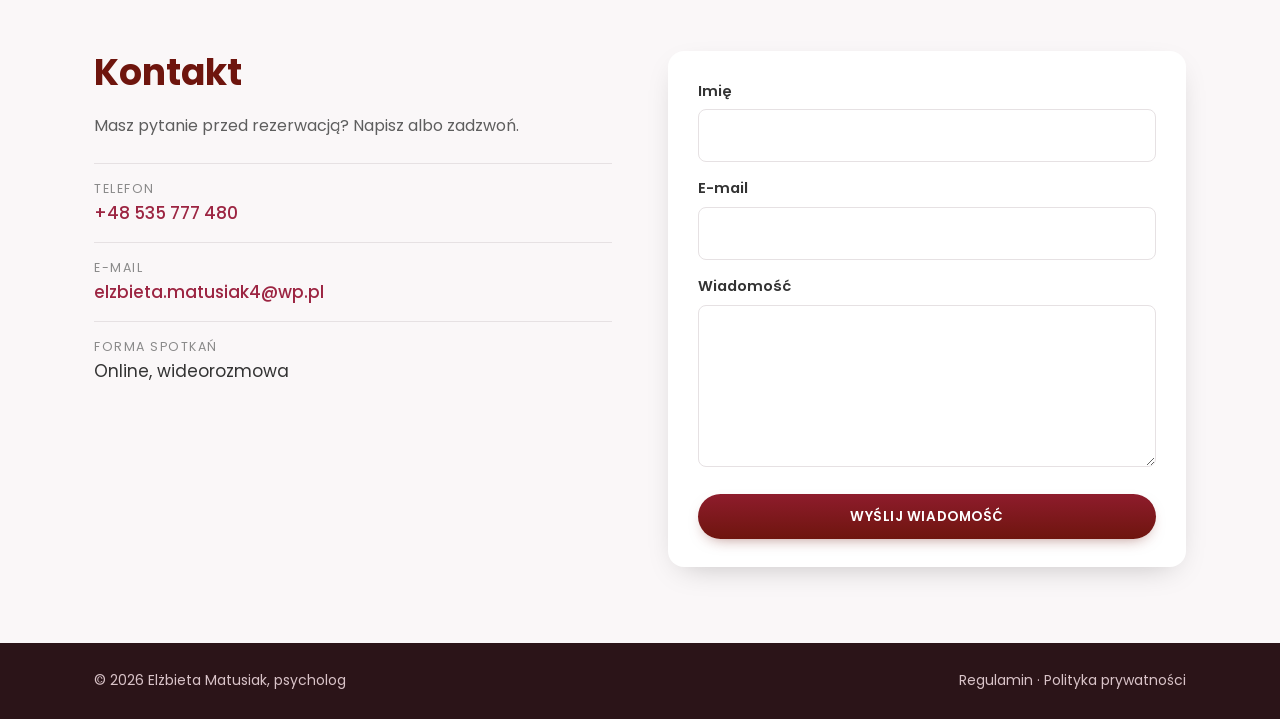
==== commit 8fca04da: "Demo v2: szata graficzna w stylu psychiatrzy.warszawa.pl (Poppins, bordo) Co-Authored-By: Claude Opu" ====
--- a/index.html
+++ b/index.html
@@ -7,7 +7,7 @@
 <meta name="description" content="Konsultacje psychologiczne online. Wybierz termin w kalendarzu, zapłać BLIK-iem lub przelewem i połącz się z domu. Elżbieta Matusiak, psycholog.">
 <link rel="icon" href="favicon.svg" type="image/svg+xml">
 <link rel="preconnect" href="https://fonts.googleapis.com"><link rel="preconnect" href="https://fonts.gstatic.com" crossorigin>
-<link href="https://fonts.googleapis.com/css2?family=Literata:opsz,wght@7..72,500;7..72,600&family=Public+Sans:wght@400;600&display=swap" rel="stylesheet">
+<link href="https://fonts.googleapis.com/css2?family=Poppins:wght@400;500;600;700&display=swap" rel="stylesheet">
 <link rel="stylesheet" href="assets/styles.css">
 <script>(function(){try{if(String(location.protocol).indexOf('http')!==0)return;try{if(/[?&#]team=1/.test(location.search+location.hash)){localStorage.setItem('nb_team','1');}}catch(e){}try{if(localStorage.getItem('nb_team')==='1')return;}catch(e){}if((document.referrer||'').indexOf('crm-newbeginning')>-1)return;try{if(navigator.webdriver)return;}catch(e){}try{if(/^https?:\/\/(kris20032|impulseo-pl)\.github\.io\/?$/i.test(document.referrer||''))return;}catch(e){}if(sessionStorage.getItem('_dv'))return;sessionStorage.setItem('_dv','1');var seg=(location.pathname.split('/').filter(Boolean)[0])||'';var base=location.origin+(seg?('/'+seg):'');var ua='';try{ua=(navigator.userAgent||'').slice(0,300);}catch(e){}var EP='https://zngfubfinbojfgaxdrbf.supabase.co/rest/v1/demo_views';var KEY='sb_publishable_MWwoyGlSCWnJ4awtOPF0ow_ZVS0Y8qK';function send(g){try{fetch(EP,{method:'POST',keepalive:true,headers:{'Content-Type':'application/json','apikey':KEY,'Authorization':'Bearer '+KEY,'Prefer':'return=minimal'},body:JSON.stringify({demo_url:base,page:location.pathname,referrer:(document.referrer||null),user_agent:(ua||null),ip:(g&&g.ip)||null,country:(g&&g.cc)||null,city:(g&&g.city)||null})}).catch(function(){});}catch(e){}}var done=false;function once(g){if(done)return;done=true;send(g);}try{var t=setTimeout(function(){once(null);},1500);fetch('https://ipwho.is/?fields=ip,success,country_code,city',{cache:'no-store'}).then(function(r){return r.json();}).then(function(d){clearTimeout(t);once(d&&d.success!==false?{ip:d.ip,cc:d.country_code,city:d.city}:null);}).catch(function(){clearTimeout(t);once(null);});}catch(e){once(null);}}catch(e){}})();
 </script>
@@ -16,80 +16,89 @@
 <body>
 <div class="demo-bar">Wersja poglądowa strony. Pola <em class="uz">podkreślone</em> uzupełnimy razem z Panią Elżbietą.</div>
 <header class="top">
-  <div class="wrap top-in">
-    <a class="logo" href="#"><b>Elżbieta Matusiak</b><small>psycholog · konsultacje online</small></a>
-    <nav class="menu" aria-label="Główne">
-      <a href="#jak">Jak to działa</a><a href="#tematy">Z czym pracuję</a><a href="#o-mnie">O mnie</a><a href="#cennik">Cennik</a><a href="#pytania">Pytania</a><a href="#kontakt">Kontakt</a>
-    </nav>
-    <a class="btn btn-a btn-sm" href="#terminy">Umów sesję</a>
-    <button class="burger" aria-label="Menu" aria-expanded="false"><i></i><i></i><i></i></button>
-  </div>
+  <div class="top-row">
+    <div class="top-l">Konsultacje psychologiczne online</div>
+    <a class="logo" href="#"><b>Elżbieta Matusiak</b><small>Psycholog</small><i>Pomoc psychologiczna online</i></a>
+    <div class="top-r">
+      <a class="top-tel" href="tel:+48535777480"><svg width="15" height="15" viewBox="0 0 24 24" fill="currentColor" aria-hidden="true"><path d="M6.6 10.8a15.1 15.1 0 0 0 6.6 6.6l2.2-2.2c.3-.3.7-.4 1-.2 1.1.4 2.3.6 3.6.6.6 0 1 .4 1 1V20c0 .6-.4 1-1 1A17 17 0 0 1 3 4c0-.6.4-1 1-1h3.5c.6 0 1 .4 1 1 0 1.3.2 2.5.6 3.6.1.3 0 .7-.2 1z"/></svg>535 777 480</a>
+      <a class="btn btn-sm" href="#terminy">Rezerwacja wizyt</a>
+      <button class="burger" aria-label="Menu" aria-expanded="false"><i></i><i></i><i></i></button>
+    </div>
+  </div>
+  <nav class="menu" aria-label="Główne">
+    <a href="#jak">Jak się umówić</a><a href="#tematy">W czym pomagam</a><a href="#terminy">Terminy</a><a href="#o-mnie">O mnie</a><a href="#cennik">Cennik</a><a href="#pytania">Pytania</a><a href="#kontakt">Kontakt</a>
+  </nav>
 </header>
 
 <main>
-<section class="hero">
-  <div class="wrap hero-in">
-    <div>
-      <h1>Psycholog online. Rozmowa z&nbsp;domu, termin z&nbsp;kalendarza.</h1>
-      <p class="lead">Spotykamy się na wideorozmowie. Termin wybierasz w kalendarzu poniżej, płacisz online przy rezerwacji, a link do spotkania dostajesz mailem.</p>
-      <div class="hero-cta">
-        <a class="btn btn-a" href="#terminy">Zapisz się na sesję</a>
-        <a class="btn btn-o" href="#jak">Jak to wygląda?</a>
-      </div>
-      <div class="hero-next">
-        <span>Najbliższy wolny termin: <strong id="najblizszy">…</strong></span>
-        <span><a href="#terminy">Zobacz wszystkie terminy</a></span>
-      </div>
-    </div>
-    <figure class="hero-fig">
-      <img src="img/slonce-1600.webp" srcset="img/slonce-800.webp 800w, img/slonce-1600.webp 1600w" sizes="(max-width:980px) 100vw, 520px" width="1600" height="1402" alt="Obraz Vilhelma Hammershøia: kobieta przy stoliku w jasnym pokoju, słońce na podłodze" fetchpriority="high">
+<section class="hero c">
+  <div class="wrap">
+    <p class="eyebrow">Elżbieta Matusiak · psycholog</p>
+    <h1>Konsultacje psychologiczne online</h1>
+    <p class="lead">Porozmawiaj z psychologiem z domu. Termin wybierasz w kalendarzu, płacisz online, a link do spotkania dostajesz mailem.</p>
+    <div class="cta-row">
+      <a class="btn" href="#terminy">Umów się teraz</a>
+      <a class="btn" href="tel:+48535777480">Zadzwoń: 535 777 480</a>
+    </div>
+    <p class="hero-next">Najbliższy wolny termin: <strong id="najblizszy">…</strong> · <a href="#terminy">zobacz wszystkie</a></p>
+    <figure class="hero-img">
+      <img src="img/slonce-1600.webp" srcset="img/slonce-800.webp 800w, img/slonce-1600.webp 1600w" sizes="(max-width:860px) 100vw, 820px" width="1600" height="1402" alt="Obraz Vilhelma Hammershøia: kobieta przy stoliku w jasnym pokoju, słońce na podłodze" fetchpriority="high">
       <figcaption>Vilhelm Hammershøi, „Pokój przy Strandgade ze słońcem na podłodze”, 1901. Obraz poglądowy.</figcaption>
     </figure>
   </div>
 </section>
 
-<section class="sec" id="jak">
-  <div class="wrap">
-    <div class="sec-head">
-      <h2>Jak to działa</h2>
-      <p class="lead">Cała rezerwacja odbywa się na tej stronie i zajmuje kilka minut. Nie trzeba dzwonić ani czekać na odpowiedź maila.</p>
-    </div>
-    <ol class="kroki">
-      <li><h3>Wybierz temat</h3><p>Zaznacz, z czym przychodzisz. Jeśli trudno to nazwać, wybierz konsultację ogólną.</p></li>
-      <li><h3>Wybierz termin</h3><p>W kalendarzu widać tylko wolne godziny. Klikasz tę, która Ci pasuje.</p></li>
-      <li><h3>Opłać online</h3><p>BLIK, szybki przelew albo karta. Termin jest Twój od razu po płatności.</p></li>
-      <li><h3>Połącz się</h3><p>Link do wideorozmowy przychodzi mailem razem z przypomnieniem przed sesją.</p></li>
-    </ol>
-  </div>
-</section>
-
-<section class="sec white" id="tematy">
-  <div class="wrap">
-    <div class="sec-head">
-      <h2>Z czym możesz przyjść</h2>
-      <p class="lead">Wybierz temat, a od razu przejdziesz do kalendarza. <em class="uz">Lista do potwierdzenia z Panią Elżbietą.</em></p>
-    </div>
+<section class="sec c" style="padding-top:36px">
+  <div class="wrap">
+    <h2 style="color:var(--wine-d)">Konsultacja online u mnie to:</h2>
+    <div class="cechy">
+      <div class="cecha"><h3>Poufność</h3><p>Psychologa obowiązuje tajemnica zawodowa. To, o czym rozmawiamy, zostaje między nami.</p></div>
+      <div class="cecha"><h3>Rozmowa z domu</h3><p>Łączysz się z miejsca, w którym czujesz się bezpiecznie. Bez dojazdów i poczekalni.</p></div>
+      <div class="cecha"><h3>Termin od ręki</h3><p>W kalendarzu widzisz wolne godziny i rezerwujesz od razu, bez dzwonienia.</p></div>
+      <div class="cecha"><h3>Płatność online</h3><p>BLIK, szybki przelew albo karta. Termin jest Twój zaraz po opłaceniu.</p></div>
+    </div>
+    <div class="krok-box">
+      <h2>Zrób ten pierwszy krok</h2>
+      <p>Umów konsultację wstępną online</p>
+      <div class="cta-row"><a class="btn" href="#terminy">Umów się teraz</a><a class="btn" href="tel:+48535777480">Zadzwoń: 535 777 480</a></div>
+    </div>
+  </div>
+</section>
+
+<section class="sec band" id="jak">
+  <div class="wrap">
+    <h2>Jak łatwo i szybko umówić się na <b>konsultację online?</b></h2>
+    <div class="jak">
+      <figure class="img-r" style="margin:0"><img src="img/drzwi-800.webp" srcset="img/drzwi-800.webp 800w, img/drzwi-1600.webp 1600w" sizes="(max-width:980px) 100vw, 540px" width="1600" height="1355" alt="Obraz Vilhelma Hammershøia: otwarte białe drzwi" loading="lazy"><figcaption>Vilhelm Hammershøi, „Białe drzwi”, 1905. Obraz poglądowy.</figcaption></figure>
+      <ol>
+        <li><h3>Wybierz temat i termin</h3><p>Zaznacz, z czym przychodzisz, i kliknij wolną godzinę w kalendarzu.</p><p style="margin-top:12px"><a class="btn btn-sm" href="#terminy">Zarezerwuj termin</a></p></li>
+        <li><h3>Łatwo zapłać za wizytę</h3><p>BLIK, Przelewy24 albo karta płatnicza.</p></li>
+        <li><h3>Rozpocznij konsultację online</h3><p>Link do wideorozmowy przychodzi mailem. W umówionej godzinie klikasz go i jesteśmy połączeni.</p></li>
+      </ol>
+    </div>
+  </div>
+</section>
+
+<section class="sec" id="tematy">
+  <div class="wrap">
+    <h2>W czym mogę Ci <span class="w">pomóc?</span></h2>
+    <p class="lead" style="max-width:640px;font-size:16px">Wybierz temat, a od razu przejdziesz do kalendarza. <em class="uz">Lista do potwierdzenia z Panią Elżbietą.</em></p>
     <div class="tematy">
-      <div class="temat"><div><h3>Obniżony nastrój</h3><p>Smutek, brak energii, poczucie, że nic nie cieszy.</p></div><a href="#terminy" data-temat="Obniżony nastrój">Umów sesję</a></div>
-      <div class="temat"><div><h3>Lęk i napięcie</h3><p>Ciągłe zamartwianie się, ataki paniki, trudności ze snem.</p></div><a href="#terminy" data-temat="Lęk i napięcie">Umów sesję</a></div>
-      <div class="temat"><div><h3>Relacje</h3><p>Konflikty w związku, w rodzinie albo w pracy.</p></div><a href="#terminy" data-temat="Relacje">Umów sesję</a></div>
-      <div class="temat"><div><h3>Kryzys i trudna zmiana</h3><p>Rozstanie, strata, utrata pracy, przeprowadzka.</p></div><a href="#terminy" data-temat="Kryzys i trudna zmiana">Umów sesję</a></div>
-      <div class="temat"><div><h3>Stres i przeciążenie</h3><p>Zmęczenie, które nie mija po weekendzie, wypalenie.</p></div><a href="#terminy" data-temat="Stres i przeciążenie">Umów sesję</a></div>
-      <div class="temat"><div><h3>Poczucie własnej wartości</h3><p>Ciągła samokrytyka, trudność w stawianiu granic.</p></div><a href="#terminy" data-temat="Poczucie własnej wartości">Umów sesję</a></div>
-    </div>
-    <div class="ogolna">
-      <p><b>Nie wiesz, jak nazwać to, co się dzieje?</b> To normalne. Wybierz konsultację ogólną. Na pierwszym spotkaniu porozmawiamy o tym, co Cię sprowadza, i ustalimy, co dalej.</p>
-      <a class="btn btn-a" href="#terminy" data-temat="Konsultacja ogólna">Konsultacja ogólna</a>
-    </div>
-  </div>
-</section>
-
-<section class="sec" id="terminy">
-  <div class="wrap">
-    <div class="sec-head">
-      <h2>Zarezerwuj termin</h2>
-      <p class="lead">Wybierz rodzaj spotkania, dzień i godzinę. Tak będzie wyglądała rezerwacja na gotowej stronie. W demie terminy są przykładowe, a płatność nie pobiera pieniędzy.</p>
-    </div>
+      <a class="temat" href="#terminy" data-temat="Obniżony nastrój"><span class="ikona"><svg width="22" height="22" viewBox="0 0 24 24" fill="none" stroke="currentColor" stroke-width="1.6" stroke-linecap="round"><path d="M7 18a5 5 0 1 1 1.5-9.8A6 6 0 0 1 19.5 11 3.5 3.5 0 0 1 18 18z"/></svg></span><span><h3>Nastrój</h3><p>Smutek, brak energii, poczucie, że nic nie cieszy.</p></span></a>
+      <a class="temat" href="#terminy" data-temat="Lęk i napięcie"><span class="ikona"><svg width="22" height="22" viewBox="0 0 24 24" fill="none" stroke="currentColor" stroke-width="1.6" stroke-linecap="round"><path d="M3 12h3l2-5 3 10 3-8 2 3h5"/></svg></span><span><h3>Lęk i napięcie</h3><p>Zamartwianie się, ataki paniki, trudności ze snem.</p></span></a>
+      <a class="temat" href="#terminy" data-temat="Relacje"><span class="ikona"><svg width="22" height="22" viewBox="0 0 24 24" fill="none" stroke="currentColor" stroke-width="1.6"><circle cx="9" cy="12" r="5"/><circle cx="15" cy="12" r="5"/></svg></span><span><h3>Relacje</h3><p>Konflikty w związku, w rodzinie albo w pracy.</p></span></a>
+      <a class="temat" href="#terminy" data-temat="Kryzys i trudna zmiana"><span class="ikona"><svg width="22" height="22" viewBox="0 0 24 24" fill="none" stroke="currentColor" stroke-width="1.6" stroke-linecap="round"><path d="M4 17c3-6 5-6 8 0s5 6 8 0"/><path d="M4 9c3-4 5-4 8 0s5 4 8 0"/></svg></span><span><h3>Kryzys i zmiana</h3><p>Rozstanie, strata, utrata pracy, przeprowadzka.</p></span></a>
+      <a class="temat" href="#terminy" data-temat="Stres i przeciążenie"><span class="ikona"><svg width="22" height="22" viewBox="0 0 24 24" fill="none" stroke="currentColor" stroke-width="1.6" stroke-linecap="round"><rect x="3" y="8" width="16" height="9" rx="2"/><path d="M21 11v3M6 11v3"/></svg></span><span><h3>Stres i przeciążenie</h3><p>Zmęczenie, które nie mija po weekendzie, wypalenie.</p></span></a>
+      <a class="temat" href="#terminy" data-temat="Poczucie własnej wartości"><span class="ikona"><svg width="22" height="22" viewBox="0 0 24 24" fill="none" stroke="currentColor" stroke-width="1.6" stroke-linecap="round"><circle cx="12" cy="8" r="3.5"/><path d="M5 20c1-4 4-6 7-6s6 2 7 6"/></svg></span><span><h3>Poczucie wartości</h3><p>Ciągła samokrytyka, trudność w stawianiu granic.</p></span></a>
+    </div>
+    <p class="ogolna">Nie wiesz, jak nazwać to, co się dzieje? Wybierz <a href="#terminy" data-temat="Konsultacja ogólna">konsultację ogólną</a>. Na pierwszym spotkaniu porozmawiamy o tym, co Cię sprowadza.</p>
+  </div>
+</section>
+
+<section class="sec rez-wrap" id="terminy">
+  <div class="wrap">
+    <h2 class="c">Zarezerwuj <span class="w">termin</span></h2>
+    <p class="lead c" style="max-width:680px;margin:0 auto;font-size:16px">Tak będzie wyglądała rezerwacja na gotowej stronie. W demie terminy są przykładowe, a płatność nie pobiera pieniędzy.</p>
     <div class="rez">
       <aside class="rez-side">
         <h3>Twoja rezerwacja</h3>
@@ -152,37 +161,36 @@
             <button type="button" class="wstecz" id="odNowa">Zarezerwuj kolejny termin</button>
           </div>
         </form>
+
       </div>
     </div>
   </div>
 </section>
 
-<section class="sec white" id="o-mnie">
+<section class="sec band" id="o-mnie">
   <div class="wrap omnie">
-    <figure class="hero-fig" style="margin:0">
-      <img src="img/drzwi-800.webp" srcset="img/drzwi-800.webp 800w, img/drzwi-1600.webp 1600w" sizes="(max-width:980px) 100vw, 480px" width="1600" height="1355" alt="Obraz Vilhelma Hammershøia: otwarte białe drzwi do kolejnych pokoi" loading="lazy">
-      <figcaption>Vilhelm Hammershøi, „Białe drzwi”, 1905. Tu pojawi się zdjęcie Pani Elżbiety.</figcaption>
+    <figure class="img-r" style="margin:0">
+      <div style="aspect-ratio:4/5;border-radius:16px;background:#fff;border:1.5px dashed #c9a9b2;display:grid;place-items:center;color:var(--wine);text-align:center;padding:20px">Tu pojawi się zdjęcie<br>Pani Elżbiety</div>
     </figure>
     <div>
-      <h2>O mnie</h2>
-      <p class="lead">Nazywam się Elżbieta Matusiak, jestem psychologiem. Prowadzę konsultacje online, więc możesz porozmawiać ze mną z dowolnego miejsca, w którym czujesz się bezpiecznie.</p>
+      <h2>Elżbieta Matusiak – psycholog online</h2>
+      <p>Prowadzę konsultacje psychologiczne online, więc możesz porozmawiać ze mną z dowolnego miejsca, w którym czujesz się bezpiecznie.</p>
       <p><em class="uz">Kilka zdań od Pani Elżbiety: jak pracuje, do kogo kieruje pomoc, czego można się spodziewać po pierwszej rozmowie.</em></p>
       <ul class="fakty">
-        <li><b>Wykształcenie</b><span><em class="uz">do uzupełnienia</em></span></li>
-        <li><b>Nurt pracy</b><span><em class="uz">do uzupełnienia</em></span></li>
-        <li><b>Szkolenia i superwizja</b><span><em class="uz">do uzupełnienia</em></span></li>
-        <li><b>Forma spotkań</b><span>Online, wideorozmowa</span></li>
+        <li><b>Wykształcenie:</b> <em class="uz">do uzupełnienia</em></li>
+        <li><b>Nurt pracy:</b> <em class="uz">do uzupełnienia</em></li>
+        <li><b>Szkolenia i superwizja:</b> <em class="uz">do uzupełnienia</em></li>
+        <li><b>Forma spotkań:</b> online, wideorozmowa</li>
       </ul>
+      <div class="btns"><a class="btn btn-l" href="#terminy">Umów wizytę</a><a class="btn btn-l" href="tel:+48535777480">Zadzwoń: 535 777 480</a></div>
     </div>
   </div>
 </section>
 
 <section class="sec" id="cennik">
   <div class="wrap">
-    <div class="sec-head">
-      <h2>Cennik</h2>
-      <p class="lead">Płacisz online przy rezerwacji, BLIK-iem, przelewem albo kartą.</p>
-    </div>
+    <h2 class="c">Cennik</h2>
+    <p class="lead c" style="font-size:16px">Płacisz online przy rezerwacji: BLIK, przelew albo karta.</p>
     <table class="cen">
       <thead><tr><th>Spotkanie</th><th>Czas</th><th>Cena</th></tr></thead>
       <tbody>
@@ -191,17 +199,21 @@
       </tbody>
     </table>
     <p class="pod-cen">Zasady odwołania lub przełożenia wizyty: <em class="uz">do ustalenia z Panią Elżbietą</em>.</p>
-    <p><a class="btn btn-a" href="#terminy">Wybierz termin</a></p>
-  </div>
-</section>
-
-<section class="sec white" id="pytania">
-  <div class="wrap">
-    <div class="sec-head"><h2>Najczęstsze pytania</h2></div>
+    <div class="krok-box">
+      <h2>Zrób ten pierwszy krok</h2>
+      <p>Umów konsultację wstępną online</p>
+      <div class="cta-row"><a class="btn" href="#terminy">Umów się teraz</a><a class="btn" href="tel:+48535777480">Zadzwoń: 535 777 480</a></div>
+    </div>
+  </div>
+</section>
+
+<section class="sec faq-band" id="pytania">
+  <div class="wrap">
+    <h2>Jeśli dotarłeś aż tutaj, to pewnie masz jeszcze kilka pytań:</h2>
     <div class="faq">
-      <details open><summary>Jak wygląda sesja online?</summary><p>To rozmowa wideo, taka jak rozmowa twarzą w twarz w gabinecie, tylko przez ekran. Po rezerwacji dostajesz mailem link. W umówionej godzinie klikasz go i jesteśmy połączeni.</p></details>
-      <details><summary>Czego potrzebuję?</summary><p>Wystarczy komputer albo telefon z kamerą i mikrofonem, stabilny internet i miejsce, w którym nikt nam nie przeszkodzi. Słuchawki pomagają, ale nie są konieczne.</p></details>
-      <details><summary>Jak wygląda pierwsze spotkanie?</summary><p>Rozmawiamy o tym, co Cię sprowadza, i o tym, czego oczekujesz. Na koniec wspólnie ustalamy, czy i w jakiej formie warto kontynuować spotkania.</p></details>
+      <details open><summary>Jak wygląda konsultacja online?</summary><p>To rozmowa wideo, jak spotkanie twarzą w twarz, tylko przez ekran. Po rezerwacji dostajesz mailem link. W umówionej godzinie klikasz go i jesteśmy połączeni.</p></details>
+      <details><summary>Czego potrzebuję do rozmowy?</summary><p>Komputera albo telefonu z kamerą i mikrofonem, stabilnego internetu i miejsca, w którym nikt nam nie przeszkodzi. Słuchawki pomagają, ale nie są konieczne.</p></details>
+      <details><summary>Jak wygląda pierwsze spotkanie?</summary><p>Rozmawiamy o tym, co Cię sprowadza, i czego oczekujesz. Na koniec wspólnie ustalamy, czy i w jakiej formie warto kontynuować spotkania.</p></details>
       <details><summary>Jak mogę zapłacić?</summary><p>Online przy rezerwacji: BLIK, szybki przelew przez Przelewy24 albo kartą płatniczą. Termin jest zarezerwowany od razu po opłaceniu.</p></details>
       <details><summary>Czy rozmowa jest poufna?</summary><p>Tak. Psychologa obowiązuje tajemnica zawodowa.</p></details>
       <details><summary>Co, jeśli nie mogę przyjść?</summary><p>Termin możesz przełożyć lub odwołać. <em class="uz">Zasady i termin odwołania do uzupełnienia.</em></p></details>
@@ -211,11 +223,11 @@
 
 <div class="kryzys"><div class="wrap"><span><b>Potrzebujesz pomocy natychmiast?</b> Konsultacje online nie są pomocą w nagłym kryzysie.</span><span>Numer alarmowy <b>112</b></span><span>Centrum Wsparcia, całodobowo <b>800 70 2222</b></span><span>Telefon zaufania dla dzieci i młodzieży <b>116 111</b></span></div></div>
 
-<section class="sec kontakt" id="kontakt">
-  <div class="wrap kontakt-in">
+<section class="sec" id="kontakt" style="background:#faf7f8">
+  <div class="wrap kontakt-in kontakt">
     <div>
       <h2>Kontakt</h2>
-      <p class="lead">Masz pytanie przed rezerwacją? Napisz albo zadzwoń. Odpowiem, gdy tylko skończę spotkania.</p>
+      <p class="lead" style="font-size:16px">Masz pytanie przed rezerwacją? Napisz albo zadzwoń.</p>
       <ul class="kanaly">
         <li><small>Telefon</small><a href="tel:+48535777480">+48 535 777 480</a></li>
         <li><small>E-mail</small><a href="mailto:elzbieta.matusiak4@wp.pl">elzbieta.matusiak4@wp.pl</a></li>
@@ -226,7 +238,7 @@
       <label class="f" for="k-imie">Imię</label><input type="text" id="k-imie">
       <label class="f" for="k-mail">E-mail</label><input type="email" id="k-mail">
       <label class="f" for="k-msg">Wiadomość</label><textarea id="k-msg" rows="5"></textarea>
-      <button class="btn btn-a" type="submit">Wyślij wiadomość</button>
+      <button class="btn" type="submit">Wyślij wiadomość</button>
     </form>
   </div>
 </section>
--- a/assets/styles.css
+++ b/assets/styles.css
@@ -1,199 +1,215 @@
 :root{
-  --ink:#1d2523;--ink2:#46514e;--paper:#f5f1ea;--white:#fff;--line:#d9d2c6;
-  --teal:#173f3b;--teal2:#215650;--teal-l:#e3ebe8;--acc:#c0673a;--acc-d:#a5532a;
-  --serif:"Literata",Georgia,serif;--sans:"Public Sans",system-ui,sans-serif;
-  --r:6px;--wrap:1160px;
+  --ink:#333;--ink2:#5e5e5e;--muted:#8a8a8a;--bg:#fff;--line:#e6e1e3;
+  --wine:#9c2542;--wine-d:#6e150e;--wine-l:#f8eef1;--peach:#fbeee6;--peach2:#f7e2d6;
+  --sans:"Poppins",system-ui,sans-serif;--wrap:1140px;--r:16px;
 }
 *{box-sizing:border-box}
-html{scroll-behavior:smooth;scroll-padding-top:84px}
-body{margin:0;background:var(--paper);color:var(--ink);font:400 18px/1.65 var(--sans);-webkit-font-smoothing:antialiased}
+html{scroll-behavior:smooth;scroll-padding-top:120px}
+body{margin:0;background:var(--bg);color:var(--ink);font:400 16.5px/1.7 var(--sans);-webkit-font-smoothing:antialiased}
 img{max-width:100%;height:auto;display:block}
 a{color:inherit}
 .wrap{max-width:var(--wrap);margin:0 auto;padding:0 24px}
-h1,h2,h3{font-family:var(--serif);font-weight:600;line-height:1.18;margin:0 0 .5em;letter-spacing:-.01em}
-h2{font-size:clamp(30px,3.6vw,44px)}
-h3{font-size:22px}
+h1,h2,h3{font-weight:700;line-height:1.2;margin:0 0 .5em;color:#2b2b2b}
+h2{font-size:clamp(26px,3vw,36px)}
+h2 .w{color:var(--wine)}
+h3{font-size:19px}
 p{margin:0 0 1em}
-.lead{font-size:20px;color:var(--ink2);max-width:640px}
-.uz{border-bottom:1.5px dashed var(--acc);color:var(--acc-d);font-style:normal}
-
-/* pasek demo */
-.demo-bar{background:#efe6d6;color:#5b4a33;font-size:14px;text-align:center;padding:7px 16px}
+.c{text-align:center}
+.lead{font-size:18px;color:var(--ink2)}
+.eyebrow{font-size:13.5px;letter-spacing:.22em;text-transform:uppercase;color:var(--muted);margin-bottom:10px}
+.uz{border-bottom:1.5px dashed var(--wine);color:var(--wine);font-style:normal}
+
+.demo-bar{background:var(--wine-l);color:var(--wine-d);font-size:13.5px;text-align:center;padding:6px 16px}
 
 /* nagłówek */
-.top{position:sticky;top:0;z-index:30;background:rgba(245,241,234,.96);backdrop-filter:blur(6px);border-bottom:1px solid var(--line)}
-.top-in{display:flex;align-items:center;gap:28px;height:72px}
-.logo{text-decoration:none;display:flex;flex-direction:column;line-height:1.15}
-.logo b{font-family:var(--serif);font-size:21px;font-weight:600}
-.logo small{font-size:13.5px;color:var(--ink2)}
-.menu{display:flex;gap:22px;margin-left:auto;font-size:16px}
-.menu a{text-decoration:none;color:var(--ink2)}
-.menu a:hover{color:var(--ink)}
-.btn{display:inline-flex;align-items:center;justify-content:center;gap:8px;font:600 17px/1 var(--sans);padding:16px 26px;border-radius:var(--r);text-decoration:none;border:2px solid transparent;cursor:pointer;transition:background .15s,border-color .15s,color .15s}
-.btn-a{background:var(--acc);color:#fff}
-.btn-a:hover{background:var(--acc-d)}
-.btn-o{border-color:rgba(255,255,255,.55);color:#fff}
-.btn-o:hover{border-color:#fff}
-.btn-sm{padding:12px 18px;font-size:15.5px}
-.burger{display:none;margin-left:auto;background:none;border:0;padding:10px;cursor:pointer}
+.top{position:sticky;top:0;z-index:30;background:#fff;box-shadow:0 1px 0 var(--line)}
+.top-row{display:grid;grid-template-columns:1fr auto 1fr;align-items:center;padding:14px 24px 10px}
+.top-l{font-size:14px;color:var(--ink2)}
+.logo{text-decoration:none;text-align:center;line-height:1.05}
+.logo b{display:block;font-size:26px;font-weight:600;color:var(--wine);letter-spacing:-.01em}
+.logo small{display:block;font-size:11.5px;letter-spacing:.2em;text-transform:uppercase;color:var(--ink2);margin-top:4px}
+.logo i{display:block;font-style:normal;font-size:11.5px;font-weight:600;color:var(--wine-d);margin-top:2px}
+.top-r{display:flex;justify-content:flex-end;align-items:center;gap:20px}
+.top-tel{font-size:15px;color:var(--wine);text-decoration:none;font-weight:500;display:flex;align-items:center;gap:6px}
+.menu{display:flex;justify-content:center;gap:30px;font-size:14.5px;border-top:1px solid #f1eef0;padding:0 24px}
+.menu a{text-decoration:none;color:#3c3c3c;padding:12px 0;border-bottom:2px solid transparent}
+.menu a:hover{color:var(--wine);border-color:var(--wine)}
+.btn{display:inline-flex;align-items:center;justify-content:center;gap:8px;font:600 13.5px/1 var(--sans);letter-spacing:.04em;text-transform:uppercase;padding:16px 28px;border-radius:30px;text-decoration:none;border:0;cursor:pointer;color:#fff;background:linear-gradient(180deg,#8e1c2c,var(--wine-d));box-shadow:0 6px 16px -8px rgba(110,21,14,.6);transition:filter .15s,transform .15s}
+.btn:hover{filter:brightness(1.12)}
+.btn-sm{padding:11px 18px;font-size:12.5px;border-radius:6px;background:var(--wine);box-shadow:none}
+.btn-l{border-radius:8px}
+.burger{display:none;background:none;border:0;padding:8px;cursor:pointer}
 .burger i{display:block;width:24px;height:2px;background:var(--ink);margin:5px 0}
 
 /* hero */
-.hero{background:var(--teal);color:#fff;overflow:hidden}
-.hero-in{display:grid;grid-template-columns:1.05fr .95fr;gap:56px;align-items:center;padding:72px 24px 80px}
-.hero h1{font-size:clamp(40px,5.2vw,66px);margin-bottom:22px}
-.hero .lead{color:#d6e2de;margin-bottom:34px}
-.hero-cta{display:flex;flex-wrap:wrap;gap:14px;margin-bottom:38px}
-.hero-next{border-top:1px solid rgba(255,255,255,.22);padding-top:22px;display:flex;flex-wrap:wrap;gap:6px 28px;font-size:16px;color:#cfdcd8}
-.hero-next strong{color:#fff;font-weight:600}
-.hero-next a{color:#fff}
-.hero-fig{margin:0}
-.hero-fig img{border-radius:var(--r);box-shadow:0 30px 60px -30px rgba(0,0,0,.6)}
-figcaption{font-size:13.5px;color:#9fb6b0;margin-top:10px}
-
-/* sekcje */
-.sec{padding:96px 0}
-.sec-head{max-width:720px;margin-bottom:48px}
-.white{background:var(--white)}
-
-/* jak to działa */
-.kroki{display:grid;grid-template-columns:repeat(4,1fr);gap:0;border-top:2px solid var(--ink);counter-reset:k;list-style:none;margin:0;padding:0}
-.kroki li{padding:26px 26px 6px 0;border-right:1px solid var(--line);counter-increment:k}
-.kroki li+li{padding-left:26px}
-.kroki li:last-child{border-right:0}
-.kroki li::before{content:"Krok " counter(k);display:block;font-size:15px;color:var(--acc-d);font-weight:600;margin-bottom:10px}
-.kroki p{color:var(--ink2);font-size:17px}
+.hero{padding:56px 0 40px}
+.hero h1{font-size:clamp(34px,4.4vw,52px);color:var(--wine-d);margin-bottom:14px}
+.hero .lead{max-width:720px;margin:0 auto 30px}
+.cta-row{display:flex;justify-content:center;flex-wrap:wrap;gap:14px}
+.hero-next{margin-top:22px;font-size:15px;color:var(--ink2)}
+.hero-next strong{color:var(--wine)}
+.hero-next a{color:var(--wine);font-weight:500}
+.hero-img{max-width:820px;margin:44px auto 0}
+.hero-img img,.img-r img{border-radius:var(--r);box-shadow:0 20px 40px -24px rgba(0,0,0,.45)}
+figcaption{font-size:12.5px;color:var(--muted);margin-top:10px}
+
+/* cechy */
+.sec{padding:76px 0}
+.cechy{display:grid;grid-template-columns:repeat(4,1fr);gap:22px;margin-top:34px}
+.cecha{background:#fff;border-radius:var(--r);padding:28px 22px;text-align:center;box-shadow:0 8px 28px -10px rgba(10,10,10,.22)}
+.cecha h3{color:var(--wine);font-size:17.5px}
+.cecha p{font-size:14.5px;color:var(--ink2);margin:0}
+
+/* krok */
+.krok-box{max-width:820px;margin:56px auto 0;border:1.5px solid #cfc7cb;border-radius:20px;padding:34px 24px;text-align:center}
+.krok-box h2{color:var(--wine-d);margin-bottom:4px;font-size:clamp(24px,2.6vw,30px)}
+.krok-box p{color:var(--ink2);margin-bottom:20px}
+
+/* jak umówić */
+.band{background:linear-gradient(90deg,#fff 0%,var(--peach) 45%,var(--peach2) 100%)}
+.band h2{font-weight:400;text-align:center;font-size:clamp(22px,2.4vw,28px);margin-bottom:40px}
+.band h2 b{font-weight:700}
+.jak{display:grid;grid-template-columns:1fr 1fr;gap:48px;align-items:center}
+.jak ol{list-style:none;margin:0;padding:0}
+.jak li{padding:0 0 22px}
+.jak li h3{font-size:14px;letter-spacing:.06em;text-transform:uppercase;color:var(--wine);margin-bottom:6px}
+.jak li p{margin:0;font-size:15.5px}
 
 /* tematy */
-.tematy{display:grid;grid-template-columns:1fr 1fr;gap:0 56px;border-top:1px solid var(--line)}
-.temat{display:flex;gap:20px;align-items:baseline;justify-content:space-between;padding:22px 0;border-bottom:1px solid var(--line)}
-.temat h3{margin:0 0 4px;font-size:21px}
-.temat p{margin:0;color:var(--ink2);font-size:16.5px}
-.temat a{white-space:nowrap;font-weight:600;font-size:16px;color:var(--acc-d);text-decoration-thickness:1.5px;text-underline-offset:4px}
-.ogolna{margin-top:40px;background:var(--teal-l);border-radius:var(--r);padding:28px 32px;display:flex;gap:24px;align-items:center;justify-content:space-between;flex-wrap:wrap}
-.ogolna p{margin:0;max-width:680px}
+.tematy{display:grid;grid-template-columns:repeat(3,1fr);gap:18px;margin-top:30px}
+.temat{display:flex;gap:16px;align-items:flex-start;border:1px solid var(--line);border-radius:12px;padding:20px;background:#fff;transition:box-shadow .15s,border-color .15s;text-decoration:none}
+.temat:hover{border-color:var(--wine);box-shadow:0 8px 24px -14px rgba(156,37,66,.5)}
+.ikona{flex:0 0 48px;height:48px;border-radius:50%;border:1.5px solid #d9cfd3;display:grid;place-items:center;color:var(--wine)}
+.temat h3{font-size:14px;letter-spacing:.06em;text-transform:uppercase;color:var(--wine);margin-bottom:4px}
+.temat p{margin:0;font-size:14.5px;color:var(--ink2);line-height:1.55}
+.ogolna{margin-top:26px;text-align:center;color:var(--ink2)}
+.ogolna a{color:var(--wine);font-weight:600}
 
 /* rezerwacja */
-.rez{display:grid;grid-template-columns:300px 1fr;border:1px solid var(--line);border-radius:var(--r);background:var(--white);overflow:hidden}
-.rez-side{background:var(--teal);color:#fff;padding:32px 28px}
-.rez-side h3{font-size:20px;margin-bottom:18px}
+.rez-wrap{background:#faf7f8}
+.rez{display:grid;grid-template-columns:290px 1fr;border-radius:var(--r);background:#fff;overflow:hidden;box-shadow:0 14px 40px -18px rgba(10,10,10,.3);margin-top:34px}
+.rez-side{background:linear-gradient(180deg,#8e1c2c,var(--wine-d));color:#fff;padding:30px 26px}
+.rez-side h3{color:#fff;font-size:18px;margin-bottom:16px}
 .rez-side ol{margin:0;padding:0;list-style:none}
-.rez-side li{padding:12px 0;border-top:1px solid rgba(255,255,255,.18);color:#9fb6b0;font-size:16px}
+.rez-side li{padding:11px 0;border-top:1px solid rgba(255,255,255,.18);color:#e3b9c3;font-size:14.5px}
 .rez-side li.on{color:#fff;font-weight:600}
-.rez-side li.ok{color:#cfdcd8}
+.rez-side li.ok{color:#f3d9df}
 .rez-side li.ok::after{content:" ✓"}
-.rez-sum{margin-top:26px;font-size:15.5px;color:#cfdcd8;line-height:1.55}
+.rez-sum{margin-top:24px;font-size:14px;color:#f3d9df;line-height:1.6}
 .rez-sum b{color:#fff;font-weight:600}
-.rez-main{padding:32px 36px 36px}
+.rez-main{padding:30px 34px 34px}
 .krok{display:none}
 .krok.on{display:block}
-.krok h3{margin-bottom:6px}
-.krok .hint{color:var(--ink2);font-size:16px;margin-bottom:22px}
+.krok h3{margin-bottom:4px}
+.krok .hint{color:var(--ink2);font-size:15px;margin-bottom:20px}
 .opcje{display:grid;gap:10px}
-.opcja{display:flex;gap:14px;align-items:flex-start;border:1.5px solid var(--line);border-radius:var(--r);padding:16px 18px;cursor:pointer}
-.opcja:hover{border-color:var(--teal2)}
-.opcja input{margin-top:5px;accent-color:var(--teal)}
+.opcja{display:flex;gap:14px;align-items:flex-start;border:1.5px solid var(--line);border-radius:10px;padding:15px 18px;cursor:pointer}
+.opcja:hover{border-color:var(--wine)}
+.opcja input{margin-top:6px;accent-color:var(--wine)}
 .opcja b{display:block;font-weight:600}
-.opcja span{color:var(--ink2);font-size:15.5px}
-.opcja:has(input:checked){border-color:var(--teal);background:var(--teal-l)}
-select,input[type=text],input[type=email],input[type=tel],textarea{width:100%;font:inherit;font-size:17px;padding:13px 14px;border:1.5px solid var(--line);border-radius:var(--r);background:#fff;color:var(--ink)}
-select:focus,input:focus,textarea:focus{outline:2px solid var(--teal2);outline-offset:1px}
-label.f{display:block;font-size:15.5px;font-weight:600;margin:14px 0 6px}
-.dni{display:flex;gap:8px;overflow-x:auto;padding-bottom:8px;margin-bottom:18px;scrollbar-width:thin}
-.dzien{flex:0 0 auto;width:74px;text-align:center;border:1.5px solid var(--line);border-radius:var(--r);background:#fff;padding:10px 4px;cursor:pointer;font:inherit;color:var(--ink)}
-.dzien small{display:block;font-size:13px;color:var(--ink2)}
-.dzien b{display:block;font-family:var(--serif);font-size:22px;font-weight:600;line-height:1.2}
-.dzien:disabled{opacity:.38;cursor:default}
-.dzien.on{background:var(--teal);border-color:var(--teal);color:#fff}
-.dzien.on small{color:#cfdcd8}
-.godziny{display:grid;grid-template-columns:repeat(auto-fill,minmax(92px,1fr));gap:8px}
-.godz{font:600 16px/1 var(--sans);padding:13px 0;border:1.5px solid var(--line);border-radius:var(--r);background:#fff;cursor:pointer;color:var(--ink)}
-.godz:hover{border-color:var(--teal2)}
-.godz.on{background:var(--teal);border-color:var(--teal);color:#fff}
-.nawig{display:flex;justify-content:space-between;align-items:center;margin-top:28px;gap:12px}
+.opcja span{color:var(--ink2);font-size:14.5px}
+.opcja:has(input:checked){border-color:var(--wine);background:var(--wine-l)}
+select,input[type=text],input[type=email],input[type=tel],textarea{width:100%;font:inherit;font-size:16px;padding:12px 14px;border:1.5px solid var(--line);border-radius:8px;background:#fff;color:var(--ink)}
+select:focus,input:focus,textarea:focus{outline:2px solid var(--wine);outline-offset:1px}
+label.f{display:block;font-size:14.5px;font-weight:600;margin:14px 0 6px}
+.dni{display:flex;gap:8px;overflow-x:auto;padding-bottom:8px;margin-bottom:16px;scrollbar-width:thin}
+.dzien{flex:0 0 auto;width:70px;text-align:center;border:1.5px solid var(--line);border-radius:10px;background:#fff;padding:9px 4px;cursor:pointer;font:inherit;color:var(--ink)}
+.dzien small{display:block;font-size:12.5px;color:var(--ink2)}
+.dzien b{display:block;font-size:21px;font-weight:700;line-height:1.25}
+.dzien:disabled{opacity:.35;cursor:default}
+.dzien.on{background:var(--wine);border-color:var(--wine);color:#fff}
+.dzien.on small{color:#f3d9df}
+.godziny{display:grid;grid-template-columns:repeat(auto-fill,minmax(90px,1fr));gap:8px}
+.godz{font:600 15px/1 var(--sans);padding:13px 0;border:1.5px solid var(--line);border-radius:8px;background:#fff;cursor:pointer;color:var(--ink)}
+.godz:hover{border-color:var(--wine)}
+.godz.on{background:var(--wine);border-color:var(--wine);color:#fff}
+.nawig{display:flex;justify-content:space-between;align-items:center;margin-top:26px;gap:12px}
 .wstecz{background:none;border:0;font:inherit;color:var(--ink2);cursor:pointer;text-decoration:underline;text-underline-offset:4px}
-.btn:disabled{opacity:.45;cursor:not-allowed}
-.zgoda{display:flex;gap:10px;font-size:15px;color:var(--ink2);margin-top:16px;align-items:flex-start}
-.zgoda input{margin-top:5px;accent-color:var(--teal)}
+.btn:disabled{opacity:.45;cursor:not-allowed;filter:none}
+.zgoda{display:flex;gap:10px;font-size:14px;color:var(--ink2);margin-top:16px;align-items:flex-start}
+.zgoda input{margin-top:5px;accent-color:var(--wine)}
 .plat{display:grid;grid-template-columns:repeat(3,1fr);gap:10px}
-.plat .opcja{flex-direction:column;align-items:flex-start;gap:4px}
-.koszyk{border-top:1px solid var(--line);margin-top:22px;padding-top:16px;display:flex;justify-content:space-between;font-size:17px}
-.potw{text-align:left}
-.potw .ok-ico{width:52px;height:52px;border-radius:50%;background:var(--teal-l);display:grid;place-items:center;margin-bottom:16px;color:var(--teal)}
-.przyp{font-size:14.5px;color:var(--ink2);margin-top:18px}
-.err{color:#a3321c;font-size:15px;margin-top:10px;min-height:1em}
+.plat .opcja{flex-direction:column;align-items:flex-start;gap:2px}
+.koszyk{border-top:1px solid var(--line);margin-top:20px;padding-top:14px;display:flex;justify-content:space-between}
+.ok-ico{width:52px;height:52px;border-radius:50%;background:var(--wine-l);display:grid;place-items:center;margin-bottom:14px;color:var(--wine)}
+.przyp{font-size:13.5px;color:var(--muted);margin-top:16px}
+.err{color:#b3261e;font-size:14.5px;margin-top:10px;min-height:1em}
 
 /* o mnie */
-.omnie{display:grid;grid-template-columns:.9fr 1.1fr;gap:64px;align-items:start}
-.omnie figcaption{color:var(--ink2)}
-.fakty{margin:28px 0 0;padding:0;list-style:none;border-top:1px solid var(--line)}
-.fakty li{display:grid;grid-template-columns:200px 1fr;gap:16px;padding:14px 0;border-bottom:1px solid var(--line);font-size:17px}
-.fakty li b{font-weight:600}
+.omnie{display:grid;grid-template-columns:.85fr 1.15fr;gap:56px;align-items:center}
+.omnie h2{color:var(--wine-d)}
+.fakty{margin:20px 0 26px;padding:0;list-style:none}
+.fakty li{padding:7px 0 7px 26px;position:relative;font-size:15.5px}
+.fakty li::before{content:"›";position:absolute;left:6px;top:4px;color:var(--wine);font-weight:700;font-size:18px}
+.fakty b{font-weight:600}
+.omnie .btns{display:flex;flex-direction:column;gap:12px;max-width:340px}
 
 /* cennik */
-table.cen{width:100%;border-collapse:collapse;font-size:17.5px;background:var(--white);border-radius:var(--r);overflow:hidden}
-.cen th,.cen td{text-align:left;padding:18px 22px;border-bottom:1px solid var(--line)}
-.cen th{font-size:15px;color:var(--ink2);font-weight:600;background:#faf8f4}
+table.cen{width:100%;max-width:860px;margin:30px auto 0;border-collapse:separate;border-spacing:0;font-size:16px;border-radius:12px;overflow:hidden;box-shadow:0 8px 28px -12px rgba(10,10,10,.22)}
+.cen th,.cen td{text-align:left;padding:16px 22px;border-bottom:1px solid var(--line)}
+.cen tr:last-child td{border-bottom:0}
+.cen th{font-size:13px;letter-spacing:.06em;text-transform:uppercase;color:#fff;background:var(--wine);font-weight:600}
 .cen td:last-child,.cen th:last-child{text-align:right}
 .cen td b{font-weight:600}
-.cen td small{display:block;color:var(--ink2);font-size:15px}
-.pod-cen{margin-top:20px;color:var(--ink2);font-size:16px}
+.cen td small{display:block;color:var(--ink2);font-size:14px}
+.pod-cen{margin-top:18px;color:var(--ink2);font-size:15px;text-align:center}
 
 /* faq */
-.faq{max-width:860px;border-top:1px solid var(--line)}
-.faq details{border-bottom:1px solid var(--line)}
-.faq summary{list-style:none;cursor:pointer;padding:22px 40px 22px 0;font-family:var(--serif);font-size:21px;font-weight:600;position:relative}
+.faq-band{background:linear-gradient(90deg,#fff 0%,var(--peach) 60%,var(--peach2) 100%)}
+.faq-band h2{font-size:clamp(22px,2.4vw,28px);max-width:640px}
+.faq{max-width:900px;margin-top:20px;counter-reset:q}
+.faq details{padding:6px 0}
+.faq summary{list-style:none;cursor:pointer;padding:10px 0;font-size:16.5px;color:#2b2b2b;text-decoration:underline;text-underline-offset:5px;text-decoration-color:#c9a9b2;counter-increment:q}
+.faq summary::before{content:counter(q) ". "}
 .faq summary::-webkit-details-marker{display:none}
-.faq summary::after{content:"+";position:absolute;right:4px;top:18px;font:400 28px/1 var(--sans);color:var(--acc-d)}
-.faq details[open] summary::after{content:"–"}
-.faq details p{color:var(--ink2);padding-right:40px}
-
-/* kryzys */
-.kryzys{background:#efe6d6;padding:26px 0}
-.kryzys .wrap{display:flex;gap:10px 32px;flex-wrap:wrap;font-size:16.5px;color:#4d3f2b}
-.kryzys b{font-weight:600}
+.faq summary:hover{color:var(--wine)}
+.faq details p{color:var(--ink2);font-size:15px;margin:0 0 10px}
+
+.kryzys{background:#fff;border-top:1px solid var(--line);padding:22px 0}
+.kryzys .wrap{display:flex;gap:8px 28px;flex-wrap:wrap;font-size:14.5px;color:var(--ink2)}
+.kryzys b{color:var(--wine-d)}
 
 /* kontakt */
-.kontakt{background:var(--teal);color:#fff}
-.kontakt-in{display:grid;grid-template-columns:1fr 1fr;gap:64px}
-.kontakt .lead{color:#d6e2de}
-.kanaly{margin:30px 0 0;padding:0;list-style:none}
-.kanaly li{padding:16px 0;border-top:1px solid rgba(255,255,255,.2);font-size:19px}
-.kanaly small{display:block;font-size:14.5px;color:#9fb6b0}
-.kanaly a{text-decoration:none}
-.formk{background:var(--white);color:var(--ink);border-radius:var(--r);padding:30px 32px}
+.kontakt-in{display:grid;grid-template-columns:1fr 1fr;gap:56px;align-items:start}
+.kontakt h2{color:var(--wine-d)}
+.kanaly{margin:24px 0 0;padding:0;list-style:none}
+.kanaly li{padding:14px 0;border-top:1px solid var(--line);font-size:17px}
+.kanaly small{display:block;font-size:12.5px;letter-spacing:.12em;text-transform:uppercase;color:var(--muted)}
+.kanaly a{text-decoration:none;color:var(--wine);font-weight:500}
+.formk{background:#fff;border-radius:var(--r);padding:28px 30px;box-shadow:0 10px 32px -14px rgba(10,10,10,.28)}
 .formk label.f:first-child{margin-top:0}
-.formk .btn{margin-top:20px;width:100%}
-footer{background:#10302d;color:#9fb6b0;font-size:15px;padding:28px 0}
-footer .wrap{display:flex;justify-content:space-between;gap:16px;flex-wrap:wrap}
-
-/* mobile */
+.formk .btn{margin-top:18px;width:100%}
+footer{background:#2b1418;color:#d9c3c8;font-size:14px;padding:26px 0}
+footer .wrap{display:flex;justify-content:space-between;gap:14px;flex-wrap:wrap}
+
 @media (max-width:980px){
-  .menu{display:none;position:absolute;top:72px;left:0;right:0;background:var(--paper);flex-direction:column;gap:0;padding:8px 24px 18px;border-bottom:1px solid var(--line)}
+  .top-row{grid-template-columns:1fr auto}
+  .top-l{display:none}
+  .logo{text-align:left}
+  .top-r .top-tel,.top-r .btn-sm{display:none}
+  .burger{display:block}
+  .menu{display:none;flex-direction:column;gap:0;padding:6px 24px 14px}
   .menu.open{display:flex}
-  .menu a{padding:12px 0;font-size:18px}
-  .burger{display:block}
-  .top .btn-sm{display:none}
-  .hero-in,.omnie,.kontakt-in{grid-template-columns:1fr;gap:40px}
-  .hero-in{padding:48px 24px 56px}
-  .kroki{grid-template-columns:1fr 1fr}
-  .kroki li{border-right:0;padding-left:0!important;padding-right:20px}
-  .tematy{grid-template-columns:1fr}
+  .menu a{padding:11px 0;font-size:16px}
+  .cechy{grid-template-columns:1fr 1fr}
+  .jak,.omnie,.kontakt-in{grid-template-columns:1fr;gap:34px}
+  .tematy{grid-template-columns:1fr 1fr}
   .rez{grid-template-columns:1fr}
   .rez-side ol{display:flex;gap:14px;flex-wrap:wrap}
   .rez-side li{border:0;padding:0}
-  .rez-sum{margin-top:14px}
+  .rez-sum{margin-top:12px}
 }
 @media (max-width:620px){
-  body{font-size:17px}
-  .wrap{padding:0 16px}
-  .sec{padding:64px 0}
-  .kroki{grid-template-columns:1fr}
-  .rez-main{padding:24px 18px 28px}
-  .plat{grid-template-columns:1fr}
-  .fakty li{grid-template-columns:1fr;gap:2px}
-  .cen th,.cen td{padding:14px 12px}
-  .temat{flex-direction:column;gap:8px}
-  .formk{padding:24px 18px}
+  .wrap,.top-row{padding-left:16px;padding-right:16px}
+  .sec{padding:56px 0}
+  .hero{padding:36px 0 24px}
+  .cechy,.tematy,.plat{grid-template-columns:1fr}
+  .cta-row .btn{width:100%}
+  .rez-main{padding:22px 16px 26px}
+  .cen th,.cen td{padding:13px 12px}
+  .formk{padding:22px 16px}
+  .krok-box{padding:26px 16px}
 }
-.hero-in>*,.omnie>*,.kontakt-in>*,.rez>*,.tematy>*{min-width:0}
+.hero>*,.jak>*,.omnie>*,.kontakt-in>*,.rez>*,.tematy>*,.cechy>*{min-width:0}
+.band .omnie h2{font-weight:700;text-align:left;font-size:clamp(24px,2.6vw,32px);margin-bottom:16px}
+.top-row{max-width:var(--wrap);margin:0 auto}
